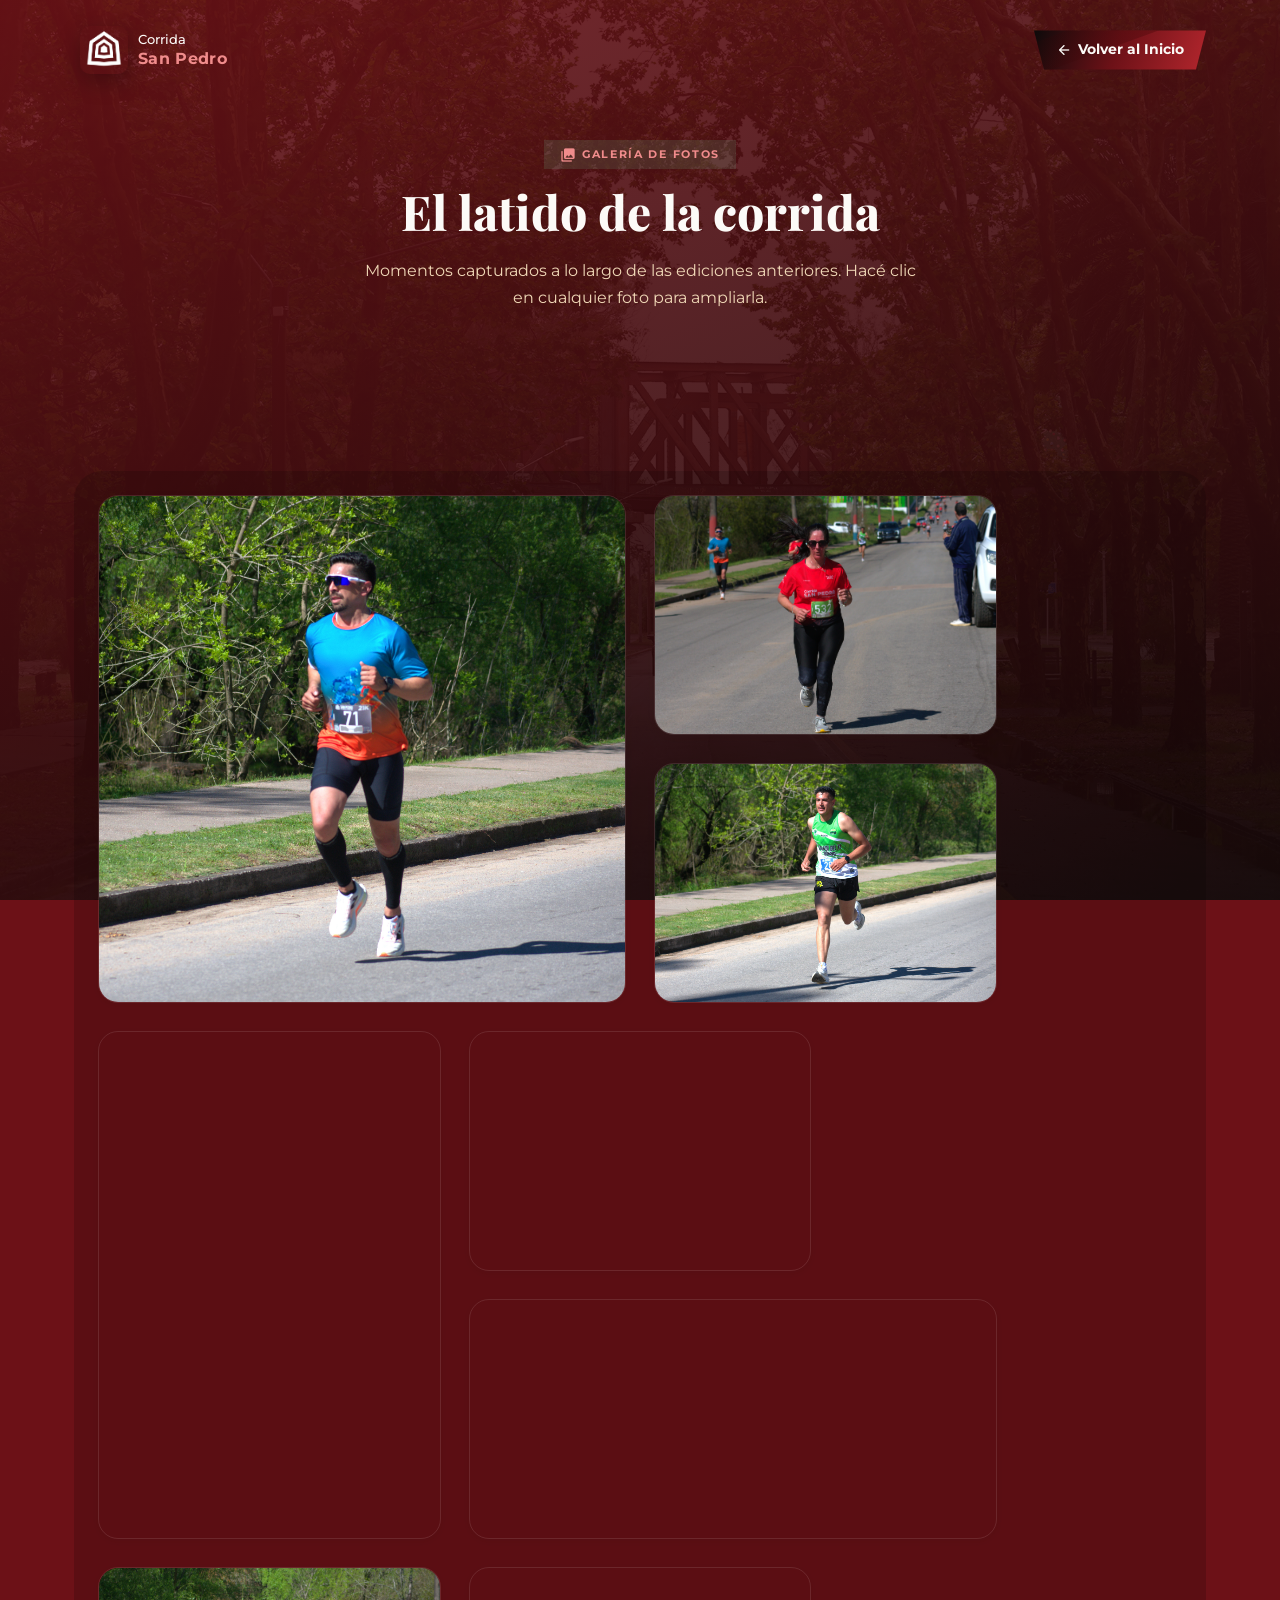
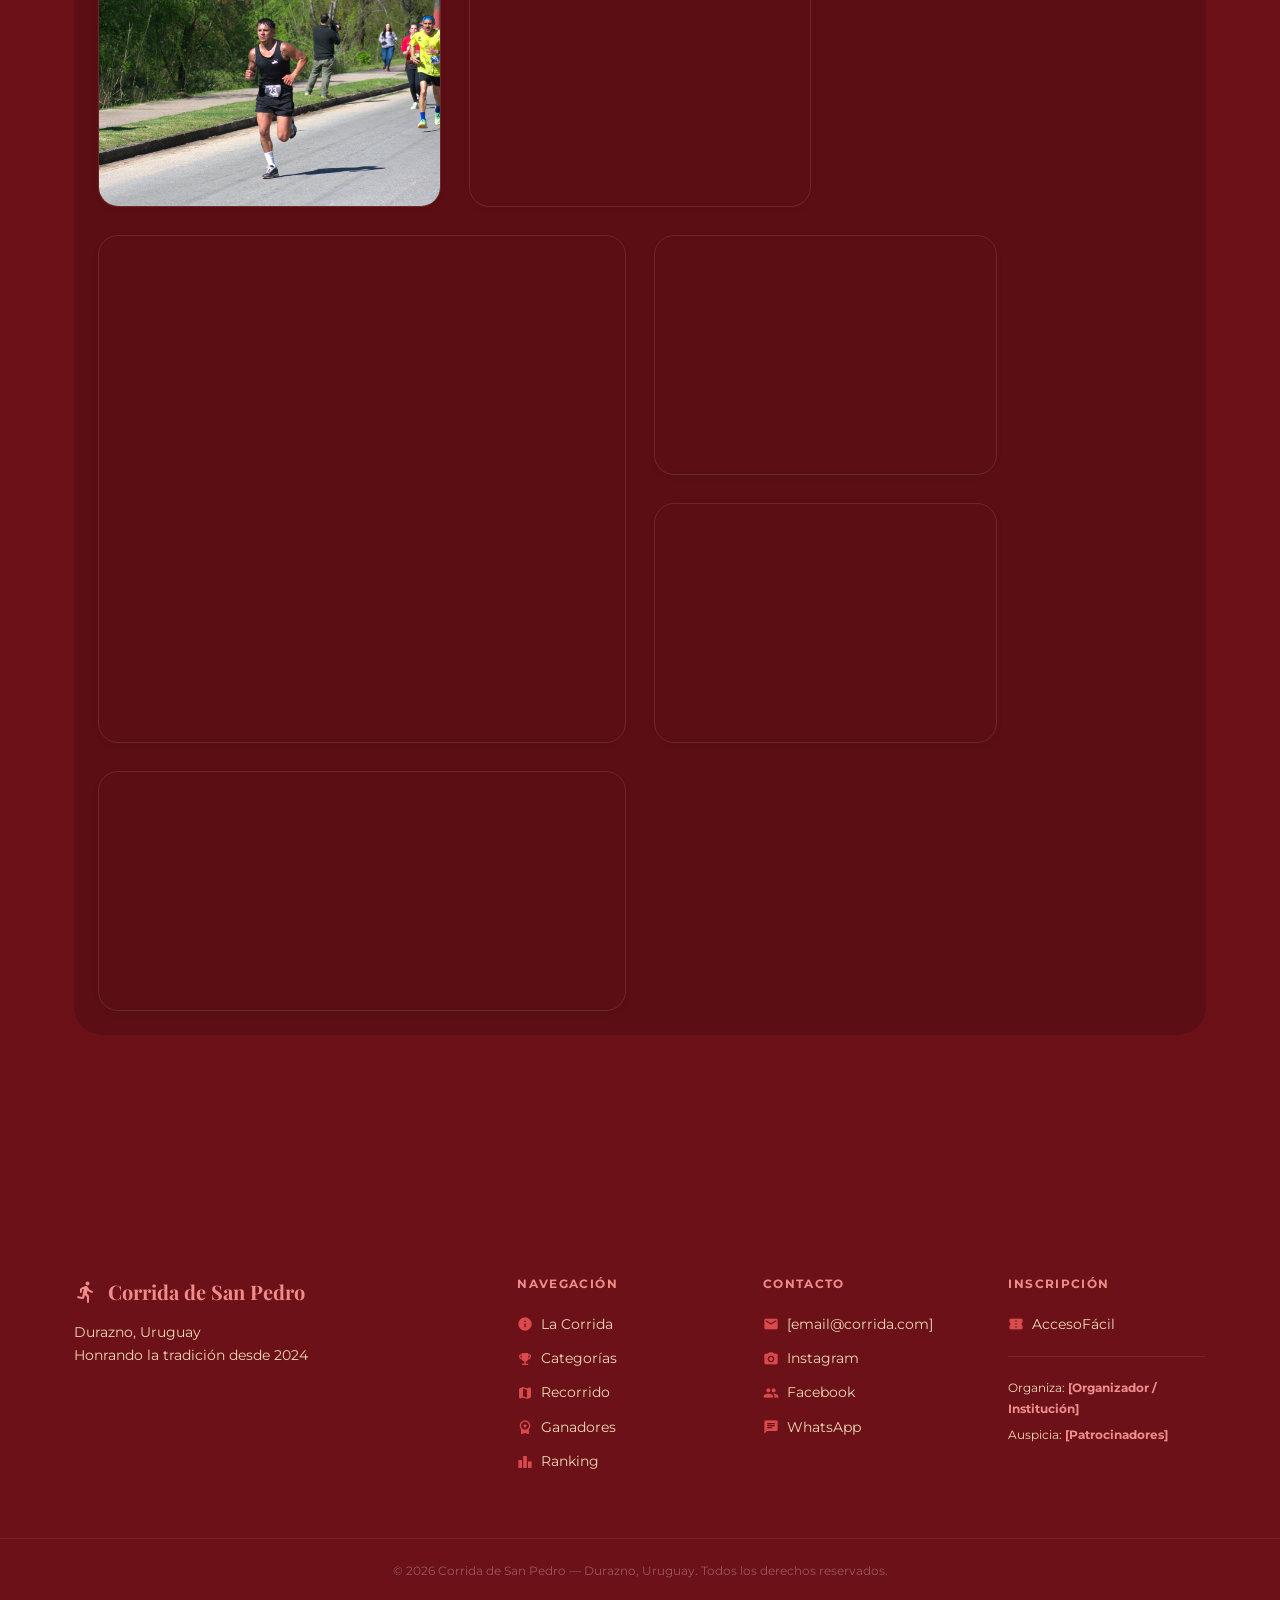
==== galeria.html @ 5e657d99 "csp" ====
<!DOCTYPE html>
<html lang="es">
<head>
  <meta charset="UTF-8" />
  <meta name="viewport" content="width=device-width, initial-scale=1.0" />
  <meta name="description" content="Galería de fotos de la Corrida de San Pedro — Durazno, Uruguay. Reviví los mejores momentos en nuestro Bento Grid." />
  <meta name="robots" content="index, follow" />
  <title>Galería de Fotos — Corrida de San Pedro</title>
    <link rel="icon" type="image/jpeg" href="assets/logo.png" />

  <!-- Google Fonts -->
  <link rel="preconnect" href="https://fonts.googleapis.com" />
  <link rel="preconnect" href="https://fonts.gstatic.com" crossorigin />
  <link href="https://fonts.googleapis.com/css2?family=Playfair+Display:ital,wght@0,600;0,800;1,600&family=Montserrat:wght@300;400;500;600;700&display=swap" rel="stylesheet" />

  <!-- Material Icons -->
  <link href="https://fonts.googleapis.com/icon?family=Material+Icons+Round" rel="stylesheet" />

  <link rel="stylesheet" href="style.css" />
</head>
<body class="section-dark">

  <!-- Fondo fijo (funciona igual en Android, iPhone y desktop) -->
  <div class="page-bg-fixed" aria-hidden="true"></div>


  <!-- ═══════════════════════════════════════ NAVBAR ═══ -->
  <nav class="navbar scrolled" id="navbar">
    <div class="nav-container">
      <a href="#hero" class="nav-logo" aria-label="Inicio">
        <img src="assets/logo.png" alt="Trillo Eventos" loading="lazy" decoding="async" />
        <span class="nav-logo-text">Corrida<br><strong>San Pedro</strong></span>
      </a>
      <a href="index.html" class="nav-cta" id="navBackHome">
        <span class="material-icons-round">arrow_back</span>
        <span>Volver al Inicio</span>
      </a>
    </div>
  </nav>

  <!-- ═══════════════════════════════════════ HEADER ═══ -->
  <header style="padding: 140px 24px 40px; text-align: center;">
    <div class="container">
      <span class="section-tag">
        <span class="material-icons-round">photo_library</span>
        Galería de Fotos
      </span>
      <h1 class="section-title">El latido de la corrida</h1>
      <p class="section-subtitle">Momentos capturados a lo largo de las ediciones anteriores. Hacé clic en cualquier foto para ampliarla.</p>
    </div>
  </header>

  <!-- ═══════════════════════════════════════ BENTO GRID FULL ═══ -->
  <main class="gallery-page-container">
    <!-- El grid se genera por JS desde el array GALLERY_IMAGES en app.js -->
    <!-- Cada imagen se carga solo cuando está por entrar en pantalla (IntersectionObserver) -->
    <div class="bento-full" id="bentoFull"></div>
  </main>

  <!-- ═══════════════════════════════════════ FOOTER ═══ -->
  <footer class="footer" id="footer" style="margin-top: 80px;">
    <div class="footer-container">
      <div class="footer-brand">
        <span class="footer-logo">
          <span class="material-icons-round">directions_run</span>
          Corrida de San Pedro
        </span>
        <p>Durazno, Uruguay<br>Honrando la tradición desde 2024</p>
      </div>
      <div class="footer-links">
        <h4>Navegación</h4>
        <ul>
          <li><a href="index.html#sobre"><span class="material-icons-round">info</span> La Corrida</a></li>
          <li><a href="index.html#categorias"><span class="material-icons-round">emoji_events</span> Categorías</a></li>
          <li><a href="index.html#recorrido"><span class="material-icons-round">map</span> Recorrido</a></li>
          <li><a href="index.html#ganadores"><span class="material-icons-round">workspace_premium</span> Ganadores</a></li>
          <li><a href="index.html#ranking"><span class="material-icons-round">leaderboard</span> Ranking</a></li>
        </ul>
      </div>
      <div class="footer-links">
        <h4>Contacto</h4>
        <ul>
          <li><a href="mailto:[email@corrida.com]" id="linkMail"><span class="material-icons-round">email</span> [email@corrida.com]</a></li>
          <li><a href="https://instagram.com" target="_blank" rel="noopener" id="linkIgFooter"><span class="material-icons-round">photo_camera</span> Instagram</a></li>
          <li><a href="https://facebook.com" target="_blank" rel="noopener" id="linkFbFooter"><span class="material-icons-round">group</span> Facebook</a></li>
          <li><a href="https://wa.me/598XXXXXXXX" target="_blank" rel="noopener" id="linkWa"><span class="material-icons-round">chat</span> WhatsApp</a></li>
        </ul>
      </div>
      <div class="footer-links">
        <h4>Inscripción</h4>
        <ul>
          <li><a href="https://accesofacil.com/CORRIDA-SAN-PEDRO-2026" target="_blank" rel="noopener" id="linkAfFooter"><span class="material-icons-round">confirmation_number</span> AccesoFácil</a></li>
        </ul>
        <div class="footer-organizers">
          <p>Organiza: <strong>[Organizador / Institución]</strong></p>
          <p>Auspicia: <strong>[Patrocinadores]</strong></p>
        </div>
      </div>
    </div>
    <div class="footer-bottom">
      <p>© 2026 Corrida de San Pedro — Durazno, Uruguay. Todos los derechos reservados.</p>
    </div>
  </footer>

  <script src="app.js"></script>
</body>
</html>
---- style.css ----
/* ═══════════════════════════════════════════════════════════════
   CORRIDA DE SAN PEDRO — style.css  v2
   Paleta: Roble + Verde Naturaleza
   Botones Trapecio (velocidad) · Material Icons · Bento Grid
═══════════════════════════════════════════════════════════════ */

/* ─── TOKENS ─────────────────────────────────────────────────── */
:root {
  --oak-dark:     #2C1A0E;
  --oak-mid:      #8A4A2A;
  --oak-light:    #D08A53;
  --oak-pale:     #F0D8B7;

  --nature-deep:  #6C1117;
  --nature-green: #B3262D;
  --nature-mid:   #D84A4D;
  --nature-light: #F08C8C;
  --nature-pale:  #FDECEC;

  --accent-warm:  #C96D3E;
  --accent-soft:  #F4B56E;

  --stone:        #F4EEE6;
  --stone-mid:    #E2D3BC;
  --white:        #FCFAF7;
  --text-dark:    #1A1208;
  --text-mid:     #4A3728;
  --text-light:   #7A6550;

  --strava:       #FC4C02;
  --male-color:   #3A7BD5;
  --female-color: #C2547A;

  --shadow-sm:    0 2px 8px rgba(43,26,14,0.12);
  --shadow-md:    0 6px 24px rgba(43,26,14,0.18);
  --shadow-lg:    0 16px 48px rgba(43,26,14,0.24);

  --radius-sm:    6px;
  --radius-md:    12px;
  --radius-lg:    20px;
  --radius-xl:    28px;

  --transition:      0.3s cubic-bezier(0.4,0,0.2,1);
  --transition-slow: 0.6s cubic-bezier(0.4,0,0.2,1);

  /* Trapezoid button skew angle */
  --trap-skew: -10deg;
}

/* ─── RESET & BASE ───────────────────────────────────────────── */
*, *::before, *::after { box-sizing: border-box; margin: 0; padding: 0; }
html { scroll-behavior: smooth; font-size: 16px; }
body {
  font-family: 'Montserrat', sans-serif;
  background: var(--white);
  color: var(--text-dark);
  line-height: 1.7;
  overflow-x: hidden;
}
body.menu-open {
  overflow: hidden;
  height: 100%;
}
img { max-width: 100%; height: auto; display: block; }
a   { color: inherit; text-decoration: none; }
ul  { list-style: none; }

/* Material Icons sizing helper */
.material-icons-round {
  font-size: inherit;
  vertical-align: middle;
  line-height: 1;
}

/* ─── SCROLLBAR ──────────────────────────────────────────────── */
::-webkit-scrollbar { width: 6px; }
::-webkit-scrollbar-track { background: var(--stone); }
::-webkit-scrollbar-thumb { background: var(--nature-green); border-radius: 4px; }

/* ─── UTILITIES ──────────────────────────────────────────────── */
.container { max-width: 1180px; margin: 0 auto; padding: 0 24px; }
.section { padding: 96px 0; }
.section-light { background: var(--white); }
.section-dark  { background: var(--nature-deep); color: var(--white); }
.section-oak   { background: linear-gradient(135deg, #140909 0%, #2f0d0f 55%, #140909 100%); color: var(--white); }

.section-header { text-align: center; margin-bottom: 64px; }

.section-tag {
  display: inline-flex;
  align-items: center;
  gap: 6px;
  font-size: 0.7rem;
  font-weight: 700;
  letter-spacing: 0.15em;
  text-transform: uppercase;
  color: var(--nature-mid);
  background: var(--nature-pale);
  padding: 5px 16px;
  border-radius: 0px;
  margin-bottom: 14px;
}
.section-tag .material-icons-round { font-size: 1rem; }

.section-dark .section-tag,
.section-oak  .section-tag {
  color: var(--nature-light);
  background: rgba(116,198,157,0.15);
}

.section-title {
  font-family: 'Playfair Display', serif;
  font-size: clamp(2rem, 4vw, 3rem);
  font-weight: 800;
  line-height: 1.2;
  color: var(--white);
  margin-bottom: 16px;
}
.section-dark .section-title,
.section-oak  .section-title { color: var(--white); }

.section-subtitle {
  font-size: 1rem;
  color: var(--text-light);
  max-width: 560px;
  margin: 0 auto;
}
.section-dark .section-subtitle,
.section-oak  .section-subtitle { color: var(--oak-pale); }

/* ─── SCROLL REVEAL ──────────────────────────────────────────── */
.reveal {
  opacity: 0;
  transform: translateY(28px);
  transition: opacity 0.65s ease, transform 0.65s ease;
}
.reveal.visible { opacity: 1; transform: translateY(0); }

/* ════════════════════════════════════════════════════════════════
   TRAPEZOID / SPEED BUTTONS
   clip-path gives true trapezoid; inner span counters the skew
   so text/icon stay upright.
════════════════════════════════════════════════════════════════ */
.btn-trap {
  display: inline-block;
  position: relative;
  border: none;
  cursor: pointer;
  font-family: 'Montserrat', sans-serif;
  font-weight: 700;
  letter-spacing: 0.04em;
  text-decoration: none;
  transition:
    filter var(--transition),
    transform var(--transition),
    box-shadow var(--transition);
  /* Trapezoid via clip-path — wider at top, narrower at bottom-left */
  clip-path: polygon(0% 0%, 100% 0%, calc(100% - 14px) 100%, 14px 100%);
}

.btn-trap .btn-inner {
  display: flex;
  align-items: center;
  justify-content: center;
  gap: 8px;
  width: 100%;
  height: 100%;
}

.btn-trap .btn-inner .material-icons-round {
  font-size: 1.1rem;
  transition: transform var(--transition);
}

.btn-trap:hover .btn-inner .material-icons-round { transform: translateX(3px); }

/* Speed line shimmer on hover */
.btn-trap::after {
  content: '';
  position: absolute;
  inset: 0;
  background: linear-gradient(105deg, transparent 40%, rgba(255,255,255,0.18) 50%, transparent 60%);
  transform: translateX(-100%);
  transition: transform 0.5s ease;
  clip-path: inherit;
}
.btn-trap:hover::after { transform: translateX(100%); }

/* ── Hero button ── */
.btn-trap--hero {
  background: linear-gradient(110deg, var(--nature-green) 0%, var(--nature-mid) 60%, var(--nature-light) 100%);
  color: var(--white);
  font-size: 1rem;
  padding: 16px 52px;
  box-shadow:
    0 6px 24px rgba(45,106,79,0.45),
    inset 0 1px 0 rgba(255,255,255,0.15);
  position: relative;
  overflow: hidden;
}
.btn-trap--hero::before {
  content: '';
  position: absolute;
  inset: -25% 55% 45% -18%;
  background: linear-gradient(135deg, rgba(8,6,6,0.4) 0%, rgba(94,8,13,0.62) 100%);
  transform: rotate(-25deg);
  border-radius: 26px;
  pointer-events: none;
  z-index: 0;
}
.btn-trap--hero:hover {
  filter: brightness(1.1);
  transform: translateY(-3px);
  box-shadow: 0 14px 40px rgba(45,106,79,0.55);
}
.btn-trap--hero .btn-inner { position: relative; z-index: 1; }

/* ── Card buttons ── */
.btn-trap--card {
  display: block;
  width: 100%;
  background: linear-gradient(110deg, var(--nature-deep) 0%, var(--nature-green) 100%);
  color: var(--white);
  font-size: 0.88rem;
  padding: 12px 28px;
  box-shadow:
    0 4px 14px rgba(27,67,50,0.35),
    inset 0 1px 0 rgba(255,255,255,0.1);
  margin-top: auto;
}
.btn-trap--card:hover {
  filter: brightness(1.12);
  transform: translateY(-2px);
  box-shadow: 0 8px 24px rgba(27,67,50,0.45);
}

/* ── Inscripción button ── */
.btn-trap--inscripcion {
  background: linear-gradient(110deg, var(--nature-green) 0%, var(--nature-deep) 100%);
  color: var(--white);
  font-size: 1.05rem;
  padding: 18px 56px;
  box-shadow:
    0 8px 32px rgba(107,76,42,0.5),
    inset 0 1px 0 rgba(255,255,255,0.18);
}
.btn-trap--inscripcion:hover {
  filter: brightness(1.1);
  transform: translateY(-3px);
  box-shadow: 0 16px 48px rgba(107,76,42,0.55);
}

/* ── Floating mobile button ── */
.btn-trap--floating {
  background: linear-gradient(110deg, var(--nature-deep) 0%, var(--nature-green) 60%, var(--nature-mid) 100%);
  color: var(--white);
  font-size: 0.9rem;
  padding: 13px 36px;
  box-shadow:
    0 8px 28px rgba(27,67,50,0.55),
    inset 0 1px 0 rgba(255,255,255,0.12);
  width: 100%;
}
.btn-trap--floating:hover {
  filter: brightness(1.1);
}

/* ── Navbar CTA ── */
.nav-cta {
  display: inline-flex;
  align-items: center;
  gap: 6px;
  font-size: 0.85rem;
  font-weight: 700;
  color: var(--white);
  background: linear-gradient(110deg, #0d0a0a 0%, var(--nature-deep) 48%, var(--nature-green) 100%);
  padding: 8px 22px;
  clip-path: polygon(0% 0%, 100% 0%, calc(100% - 10px) 100%, 10px 100%);
  transition: filter var(--transition), transform var(--transition), box-shadow var(--transition);
  margin-left: 8px;
  box-shadow: 0 10px 24px rgba(0,0,0,0.35);
  position: relative;
  overflow: hidden;
}
.nav-cta::before {
  content: '';
  position: absolute;
  inset: -35% -8% 55% -22%;
  background: linear-gradient(135deg, rgba(8,6,6,0.24) 0%, rgba(96,10,14,0.56) 100%);
  transform: rotate(-20deg);
  border-radius: 22px;
  pointer-events: none;
  z-index: 0;
}
.nav-cta:hover { filter: brightness(1.12); transform: translateY(-1px); box-shadow: 0 14px 30px rgba(0,0,0,0.42); }
.nav-cta .material-icons-round { font-size: 1rem; }
.nav-cta > * { position: relative; z-index: 1; }

/* ─── FLOATING MOBILE CTA ─────────────────────────────────────── */
.floating-cta {
  display: none;
  position: fixed;
  bottom: 0;
  left: 0; right: 0;
  z-index: 900;
  padding: 12px 20px 20px;
  background: linear-gradient(to top, rgba(8,7,7,0.98) 0%, rgba(76,14,17,0.92) 100%);
  backdrop-filter: blur(10px);
  border-top: 1px solid rgba(240,140,140,0.24);
  transform: translateY(100%);
  transition: transform 0.4s cubic-bezier(0.4,0,0.2,1);
}
.floating-cta.visible { transform: translateY(0); }

/* ─── NAVBAR ─────────────────────────────────────────────────── */
.navbar {
  position: fixed;
  top: 0; left: 0; right: 0;
  z-index: 1300;
  transition: background var(--transition), box-shadow var(--transition);
  background: transparent;
}
.navbar.scrolled {
  background: linear-gradient(135deg, rgba(10,8,8,0.98) 0%, rgba(72,12,15,0.96) 100%);
  backdrop-filter: blur(14px);
  box-shadow: 0 10px 35px rgba(0,0,0,0.42);
}
.nav-container {
  max-width: 1180px;
  margin: 0 auto;
  padding: 20px 24px;
  display: flex;
  align-items: center;
  justify-content: space-between;
  gap: 24px;
  transition: padding var(--transition);
}
.navbar.scrolled .nav-container { padding: 14px 24px; }

.nav-logo {
  display: inline-flex;
  align-items: center;
  gap: 10px;
  color: var(--white);
  font-size: 0.82rem;
  line-height: 1.3;
  font-weight: 500;
  padding: 6px 10px 6px 6px;
  border-radius: 999px;
}
.nav-logo img {
  width: 48px;
  height: 48px;
  object-fit: contain;
  border-radius: 10px;
  box-shadow: 0 8px 22px rgba(0,0,0,0.28);
}
.nav-logo strong {
  font-weight: 700;
  display: block;
  font-size: 0.98rem;
  color: var(--nature-light);
  letter-spacing: 0.02em;
}
.nav-logo-text {
  display: flex;
  flex-direction: column;
  gap: 1px;
}

.nav-links {
  display: flex;
  align-items: center;
  gap: 4px;
}
.nav-links-list {
  display: flex;
  align-items: center;
  gap: 4px;
  list-style: none;
}

.nav-link {
  color: rgba(255,255,255,0.84);
  font-size: 0.85rem;
  font-weight: 500;
  padding: 7px 12px;
  border-radius: var(--radius-sm);
  transition: color var(--transition), background var(--transition), box-shadow var(--transition);
}
.nav-link:hover { color: var(--white); background: rgba(240,140,140,0.14); box-shadow: inset 0 0 0 1px rgba(240,140,140,0.18); }

.nav-toggle {
  display: none;
  flex-direction: column;
  gap: 5px;
  background: none;
  border: none;
  cursor: pointer;
  padding: 4px;
  position: relative;
  z-index: 1300;
  touch-action: manipulation;
}
.nav-toggle span {
  display: block;
  width: 24px;
  height: 2px;
  background: var(--white);
  border-radius: 2px;
  transition: var(--transition);
}
.nav-toggle.open span:nth-child(1) { transform: translateY(7px) rotate(45deg); }
.nav-toggle.open span:nth-child(2) { opacity: 0; }
.nav-toggle.open span:nth-child(3) { transform: translateY(-7px) rotate(-45deg); }

.nav-close {
  display: none;
  position: absolute;
  top: 24px;
  right: 24px;
  border: none;
  background: rgba(240,140,140,0.16);
  color: var(--white);
  width: 42px;
  height: 42px;
  border-radius: 50%;
  cursor: pointer;
  align-items: center;
  justify-content: center;
  z-index: 1;
  box-shadow: inset 0 0 0 1px rgba(240,140,140,0.2);
}
.nav-close:hover { background: rgba(240,140,140,0.24); }

.nav-backdrop {
  position: fixed;
  inset: 0;
  background: rgba(12, 12, 12, 0.5);
  opacity: 0;
  pointer-events: none;
  transition: opacity var(--transition);
  z-index: 1200;
}
.nav-backdrop.visible {
  opacity: 1;
  pointer-events: auto;
}

/* ─── HERO ───────────────────────────────────────────────────── */
.hero {
  position: relative;
  min-height: 100svh;
  display: flex;
  align-items: center;
  justify-content: center;
  overflow: hidden;
}

/* New York filter: warm, slightly faded, high contrast */
.hero-bg {
  position: absolute;
  inset: -2%;
  background-size: cover;
  
  background-repeat: no-repeat;
  transform: scale(1.04);
  animation: heroZoom 22s ease-in-out infinite alternate;
  filter: sepia(0.16) contrast(1.08) brightness(0.76) saturate(0.86) hue-rotate(-4deg);
}
@keyframes heroZoom {
  from { transform: scale(1.03); }
  to   { transform: scale(1.1); }
}

.hero-overlay {
  position: absolute;
  inset: 0;
  background:
    linear-gradient(160deg, rgba(255, 255, 255, 0.219) 0%, rgba(37, 6, 8, 0.767) 48%, rgba(255, 255, 255, 0) 100%),
    radial-gradient(circle at top center, rgba(255,255,255,0.12), transparent 55%);
}

.hero-content {
  position: relative;
  z-index: 2;
  text-align: center;
  color: var(--white);
  width: min(100%, 860px);
  padding: clamp(150px, 18vh, 240px) 24px clamp(96px, 10vh, 140px);
  padding-bottom: 14%;
}

.fade-in-hero { animation: fadeInUp 1.1s ease forwards; }
@keyframes fadeInUp {
  from { opacity: 0; transform: translateY(36px); }
  to   { opacity: 1; transform: translateY(0); }
}

.hero-badge {
  display: inline-flex;
  align-items: center;
  gap: 8px;
  font-size: 0.72rem;
  font-weight: 700;
  letter-spacing: 0.14em;
  text-transform: uppercase;
  color: var(--nature-light);
  border: 1px solid rgba(240,140,140,0.36);
  padding: 7px 20px;
  border-radius: 50px;
  margin-bottom: 24px;
  backdrop-filter: blur(8px);
  background: rgba(10,8,8,0.3);
  box-shadow: inset 0 1px 0 rgba(255,255,255,0.06);
  position: relative;
  overflow: hidden;
}
.hero-badge::before {
  content: '';
  position: absolute;
  top: -12px;
  left: -10px;
  width: 46px;
  height: 46px;
  background: linear-gradient(135deg, rgba(8,6,6,0.5) 0%, rgba(102,10,14,0.7) 100%);
  clip-path: polygon(0 0, 100% 0, 60% 100%, 0 100%);
  pointer-events: none;
  z-index: 0;
}
.hero-badge > * { position: relative; z-index: 1; }
.hero-badge .material-icons-round { font-size: 1rem; }

.hero-title {
  font-family: 'Playfair Display', serif;
  font-size: clamp(3rem, 8vw, 5.8rem);
  font-weight: 800;
  line-height: 1.06;
  margin-bottom: 14px;
  text-shadow: 0 2px 24px rgba(0,0,0,0.45);
}
.hero-title em { font-style: italic; color: var(--nature-light); }

.hero-subtitle {
  display: flex;
  align-items: center;
  justify-content: center;
  gap: 6px;
  font-size: 1.05rem;
  font-weight: 500;
  letter-spacing: 0.08em;
  color: var(--oak-pale);
  margin-bottom: 10px;
}
.hero-subtitle .material-icons-round { font-size: 1.1rem; color: var(--nature-light); }

.hero-date {
  display: flex;
  align-items: center;
  justify-content: center;
  gap: 8px;
  font-size: 0.88rem;
  color: rgba(255,255,255,0.68);
  margin-bottom: 28px;
  flex-wrap: wrap;
}
.hero-date .material-icons-round { font-size: 1rem; color: var(--oak-light); }

.hero-distances {
  display: flex;
  justify-content: center;
  gap: 12px;
  margin-bottom: 40px;
}
.dist-pill {
  font-size: 0.88rem;
  font-weight: 700;
  padding: 7px 22px;
  border-radius: 50px;
  background: rgba(255,255,255,0.1);
  border: 1px solid rgba(255,255,255,0.25);
  backdrop-filter: blur(8px);
  letter-spacing: 0.06em;
}
.dist-pill.featured {
  background: rgba(116,198,157,0.25);
  border-color: var(--nature-light);
  color: var(--nature-light);
}

/* ─── COUNTDOWN ─────────────────────────────────────────────── */
.countdown {
  display: flex;
  align-items: center;
  justify-content: center;
  gap: 8px;
  margin-bottom: 44px;
}
.countdown-item {
  display: flex;
  flex-direction: column;
  align-items: center;
  min-width: 74px;
  background: rgba(255,255,255,0.1);
  backdrop-filter: blur(12px);
  border: 1px solid rgba(255,255,255,0.18);
  /* Slight trapezoid on countdown boxes too */
  clip-path: polygon(8px 0%, 100% 0%, calc(100% - 8px) 100%, 0% 100%);
  padding: 14px 8px 10px;
}
.countdown-item span {
  font-family: 'Playfair Display', serif;
  font-size: 2.2rem;
  font-weight: 800;
  color: var(--white);
  line-height: 1;
}
.countdown-item label {
  font-size: 0.6rem;
  letter-spacing: 0.14em;
  text-transform: uppercase;
  color: var(--nature-light);
  margin-top: 5px;
  font-weight: 700;
}
.countdown-sep {
  font-family: 'Playfair Display', serif;
  font-size: 2.2rem;
  color: rgba(255,255,255,0.35);
  margin-top: -12px;
}

.hero-scroll-indicator {
  position: absolute;
  bottom: 32px;
  left: 50%;
  transform: translateX(-50%);
  z-index: 2;
  color: rgba(255,255,255,0.55);
  animation: bounce 2s ease-in-out infinite;
}
.hero-scroll-indicator .material-icons-round { font-size: 2.2rem; }
@keyframes bounce {
  0%,100% { transform: translateX(-50%) translateY(0); }
  50%      { transform: translateX(-50%) translateY(7px); }
}
#ganadores {
  background: linear-gradient(135deg, rgba(87, 0, 0, 0.98) 0%, rgba(72,12,15,0.96) 100%);
}
.tradicion {
  color: var(--nature-deep);
}
.remera {
  color: var(--nature-deep);
}
.recorrido {
  color: var(--nature-deep);
}
/* ─── REMERA / ORGANIZADOR ─────────────────────────────────── */
.remera-grid {
  display: grid;
  grid-template-columns: 1.1fr 0.9fr;
  gap: 32px;
  align-items: center;
}
.remera-card {
  background: linear-gradient(135deg, rgba(255,255,255,0.96), rgba(234,244,232,0.92));
  border: 1px solid rgba(46,108,77,0.16);
  box-shadow: var(--shadow-sm);
  border-radius: 0;
  padding: 28px;
}
.remera-card img {
  width: 100%;
  border-radius: 0;
  object-fit: cover;
  box-shadow: var(--shadow-sm);
}
.remera-badge {
  display: inline-flex;
  align-items: center;
  gap: 8px;
  padding: 8px 14px;
  border-radius: 999px;
  background: rgba(201,109,62,0.14);
  color: var(--accent-warm);
  font-weight: 700;
  font-size: 0.78rem;
  letter-spacing: 0.12em;
  text-transform: uppercase;
  margin-bottom: 16px;
}
.remera-card h3 {
  font-family: 'Playfair Display', serif;
  font-size: 1.8rem;
  color: var(--oak-dark);
  margin-bottom: 12px;
}
.remera-card p {
  color: var(--text-mid);
  margin-bottom: 12px;
}
.remera-list {
  list-style: none;
  display: flex;
  flex-direction: column;
  gap: 8px;
  margin: 16px 0 20px;
}
.remera-list li {
  display: flex;
  align-items: center;
  gap: 8px;
  color: var(--text-mid);
}
.organizer-card {
  display: flex;
  align-items: center;
  gap: 16px;
  padding: 16px;
  border-radius: 0;
  background: rgba(22,71,58,0.06);
  border: 1px solid rgba(22,71,58,0.1);
}
.organizer-card img {
  width: 86px;
  height: 86px;
  object-fit: contain;
  border-radius: 0;
  background: var(--white);
  padding: 8px;
}
.organizer-card h4 {
  font-size: 1rem;
  color: var(--nature-deep);
  margin-bottom: 3px;
}
.organizer-card p {
  margin: 0;
  color: var(--text-mid);
}

/* ─── BENTO GRID ─────────────────────────────────────────────── */
.bento-section { background-color: rgb(94, 0, 0); padding: 0; }

.bento-grid {
  display: grid;
  grid-template-columns: repeat(12, 1fr);
  grid-template-rows: 280px 280px;
  gap: 4px;
}

.bento-item {
  position: relative;
  overflow: hidden;
  cursor: pointer;
}
.bento-item img {
  width: 100%;
  height: 100%;
  object-fit: cover;
  transition: transform 0.7s cubic-bezier(0.4,0,0.2,1), filter 0.4s ease;
  filter: brightness(0.88) saturate(0.9);
}
.bento-item:hover img { transform: scale(1.07); filter: brightness(1) saturate(1.05); }

.bento-item .bento-label {
  position: absolute;
  bottom: 0; left: 0; right: 0;
  background: linear-gradient(to top, rgba(27,67,50,0.85) 0%, transparent 100%);
  color: var(--white);
  font-size: 0.78rem;
  font-weight: 600;
  letter-spacing: 0.08em;
  text-transform: uppercase;
  padding: 20px 16px 12px;
  transform: translateY(100%);
  transition: transform var(--transition-slow);
}
.bento-item:hover .bento-label { transform: translateY(0); }

/* Bento layout assignments */
.bento-wide       { grid-column: 1 / 8; grid-row: 1; }
.bento-tall       { grid-column: 8 / 10; grid-row: 1 / 3; }
.bento-item:nth-child(3) { grid-column: 10 / 13; grid-row: 1; }
.bento-item:nth-child(4) { grid-column: 1 / 5; grid-row: 2; }
.bento-wide-bottom { grid-column: 5 / 8; grid-row: 2; }

/* Mobile Carousel */
.carousel-wrap {
  display: none;
  position: relative;
  overflow: hidden;
  touch-action: pan-y;
  padding: 12px 0 58px;
}
.carousel-track {
  display: flex;
  transition: transform 0.45s cubic-bezier(0.4,0,0.2,1);
  will-change: transform;
  gap: 12px;
  padding: 0 12px;
}
.carousel-slide {
  flex: 0 0 100%;
  position: relative;
  aspect-ratio: 16 / 9;
  border-radius: 18px;
  overflow: hidden;
  box-shadow: 0 16px 40px rgba(0,0,0,0.24);
}
.carousel-slide img { width: 100%; height: 100%; object-fit: cover; }
.carousel-slide span {
  position: absolute;
  bottom: 12px; left: 12px; right: 12px;
  color: var(--white);
  font-size: 0.74rem;
  font-weight: 700;
  text-shadow: 0 1px 6px rgba(0,0,0,0.6);
  text-transform: uppercase;
  letter-spacing: 0.06em;
  background: rgba(0,0,0,0.34);
  padding: 8px 10px;
  border-radius: 999px;
  display: inline-block;
  width: fit-content;
}
.carousel-cta-wrap {
  display: flex;
  justify-content: center;
  margin-top: 12px;
}
.carousel-cta {
  display: inline-flex;
  align-items: center;
  gap: 6px;
  background: linear-gradient(110deg, var(--nature-green) 0%, var(--nature-mid) 100%);
  color: var(--white);
  padding: 10px 16px;
  border-radius: 999px;
  font-size: 0.8rem;
  font-weight: 700;
  letter-spacing: 0.04em;
  box-shadow: 0 10px 24px rgba(0,0,0,0.2);
}
.carousel-btn {
  position: absolute;
  top: 50%; transform: translateY(-50%);
  background: rgba(27,67,50,0.7);
  border: none;
  color: var(--white);
  width: 40px; height: 40px;
  border-radius: 50%;
  cursor: pointer;
  display: flex;
  align-items: center;
  justify-content: center;
  backdrop-filter: blur(6px);
  transition: background var(--transition);
  z-index: 10;
}
.carousel-btn:hover { background: var(--nature-green); }
.carousel-prev { left: 12px; }
.carousel-next { right: 12px; }
.carousel-dots {
  position: absolute;
  bottom: 18px; left: 50%;
  transform: translateX(-50%);
  display: flex; gap: 6px;
}
.carousel-dot {
  width: 6px; height: 6px;
  border-radius: 50%;
  background: rgba(255,255,255,0.45);
  cursor: pointer;
  transition: background var(--transition), transform var(--transition);
}
.carousel-dot.active { background: var(--white); transform: scale(1.3); }

/* ─── ABOUT ──────────────────────────────────────────────────── */
.about-grid {
  display: grid;
  grid-template-columns: 1fr;
  gap: 48px;
  align-items: center;
}
.about-text p { margin-bottom: 16px; font-size: 1rem; color: var(--text-mid); }
.about-text strong { color: var(--nature-green); }

.about-stats {
  display: grid;
  grid-template-columns: repeat(4, 1fr);
  gap: 14px;
  margin-top: 40px;
}
.stat-item {
  background: var(--stone);
  border-radius: 0;
  clip-path: polygon(8px 0%, 100% 0%, calc(100% - 8px) 100%, 0% 100%);
  padding: 22px 12px 16px;
  text-align: center;
  border-bottom: 3px solid var(--nature-green);
  transition: transform var(--transition), box-shadow var(--transition);
}
.stat-item:hover { transform: translateY(-4px); box-shadow: var(--shadow-md); }
.stat-icon { font-size: 1.4rem !important; color: var(--nature-mid); margin-bottom: 6px; display: block; }
.stat-number {
  display: block;
  font-family: 'Playfair Display', serif;
  font-size: 1.9rem;
  font-weight: 800;
  color: var(--nature-deep);
  line-height: 1;
}
.stat-label {
  display: block;
  font-size: 0.68rem;
  font-weight: 700;
  letter-spacing: 0.1em;
  text-transform: uppercase;
  color: var(--text-light);
  margin-top: 4px;
}
/* ─── CATEGORIES ─────────────────────────────────────────────── */
/* Imagen de fondo + overlay oscuro para mantener contraste con las cards.
   Reemplazá la ruta por tu imagen real en assets/. */
#categorias {
  position: relative;
  background-image:
    linear-gradient(160deg, rgba(108,17,23,0.90) 0%, rgba(20,8,9,0.92) 100%),
    url('assets/categorias-bg.jpg');
  background-size: cover;
  background-position: center;
  background-repeat: no-repeat;
  background-attachment: scroll; /* usar "fixed" da efecto parallax pero es más pesado en mobile */
}
.categories-grid {
  display: grid;
  grid-template-columns: repeat(3, 1fr);
  gap: 24px;
  margin-bottom: 64px;
}
.category-card {
  background: rgba(255,255,255,0.04);
  background-image: linear-gradient(90deg, rgba(255,255,255,0.035) 1px, transparent 1px), linear-gradient(0deg, rgba(255,255,255,0.035) 1px, transparent 1px);
  background-size: 24px 24px;
  border: 1px solid rgba(255,255,255,0.09);
  border-radius: 0;
  padding: 36px 26px 28px;
  text-align: center;
  position: relative;
  overflow: hidden;
  display: flex;
  flex-direction: column;
  transition: transform var(--transition), box-shadow var(--transition);
  backdrop-filter: blur(4px);
  box-shadow: inset 0 1px 0 rgba(255,255,255,0.04);
}
.category-card::before {
  content: '';
  position: absolute;
  inset: auto -22px -24px auto;
  width: 108px;
  height: 108px;
  background: linear-gradient(145deg, rgba(8,6,6,0.32) 0%, rgba(96,10,14,0.72) 100%);
  clip-path: polygon(100% 0, 100% 100%, 0 100%, 28% 52%, 0 0);
  pointer-events: none;
  z-index: 0;
}
.category-card::after {
  content: '';
  position: absolute;
  inset: 18px auto auto 18px;
  width: 74px;
  height: 74px;
  background: linear-gradient(135deg, rgba(8,6,6,0.28) 0%, rgba(76,12,15,0.62) 100%);
  clip-path: polygon(0 0, 100% 0, 60% 100%, 0 100%);
  opacity: 0.9;
  pointer-events: none;
  z-index: 0;
}
.category-card:hover { transform: translateY(-7px); box-shadow: 0 24px 60px rgba(0,0,0,0.28); }
.category-card--featured {
  background: linear-gradient(160deg, rgba(116,198,157,0.13) 0%, rgba(64,145,108,0.06) 100%);
  border-color: rgba(116,198,157,0.4);
  transform: scale(1.03);
}
.category-card--featured:hover { transform: scale(1.03) translateY(-7px); }

.featured-badge {
  position: absolute;
  top: 0px;
  left: 50%;
  transform: translateX(-50%);
  z-index: 2;
  background: linear-gradient(110deg, var(--nature-green), var(--nature-mid));
  color: var(--white);
  font-size: 0.72rem;
  font-weight: 700;
  padding: 8px 18px;
  display: inline-flex;
  align-items: center;
  justify-content: center;
  gap: 6px;
  border-radius: 999px;
  white-space: nowrap;
  letter-spacing: 0.06em;
  line-height: 1.2;
  min-height: 32px;
  box-shadow: 0 8px 20px rgba(0,0,0,0.18);
}
.featured-badge .material-icons-round { font-size: 0.9rem; }

.card-header { display: flex; align-items: center; justify-content: center; gap: 12px; margin-bottom: 8px; }
.card-distance {
  font-family: 'Playfair Display', serif;
  font-size: 3rem;
  font-weight: 800;
  color: var(--nature-light);
  line-height: 1;
}
.card-label {
  font-size: 0.68rem;
  font-weight: 700;
  text-transform: uppercase;
  letter-spacing: 0.1em;
  color: var(--oak-pale);
  background: rgba(255,255,255,0.08);
  padding: 4px 10px;
  border-radius: 20px;
}
.card-icon { font-size: 2.2rem !important; color: var(--nature-light); margin-bottom: 10px; }
.category-card h3 { font-family: 'Playfair Display', serif; font-size: 1.05rem; color: var(--white); margin-bottom: 10px; }
.card-desc { font-size: 0.86rem; color: var(--oak-pale); line-height: 1.6; margin-bottom: 22px; flex: 1; }

.card-prices { display: flex; flex-direction: column; gap: 8px; margin-bottom: 18px; }
.price-option {
  display: flex;
  align-items: center;
  gap: 10px;
  background: rgba(255,255,255,0.05);
  padding: 9px 12px;
  border-radius: var(--radius-sm);
  text-align: left;
}
.price-option .material-icons-round { font-size: 1.1rem; color: var(--nature-light); }
.price-label { flex: 1; font-size: 0.8rem; color: var(--oak-pale); }
.price-amount { font-size: 0.9rem; font-weight: 700; color: var(--nature-light); }

.franja-tabs {
  display: grid;
  grid-template-columns: repeat(3, minmax(0, 1fr));
  gap: 8px;
  margin-bottom: 14px;
}
.franja-tab {
  border: 1px solid rgba(255,255,255,0.14);
  background: rgba(255,255,255,0.06);
  color: rgba(255,255,255,0.75);
  font-size: 0.72rem;
  font-weight: 700;
  letter-spacing: 0.08em;
  text-transform: uppercase;
  padding: 8px 6px;
  cursor: pointer;
  transition: all var(--transition);
}
.franja-tab:hover { background: rgba(255,255,255,0.12); color: var(--white); }
.franja-tab--active {
  background: var(--nature-green);
  border-color: var(--nature-green);
  color: var(--white);
  box-shadow: 0 8px 20px rgba(0,0,0,0.18);
}
.franja-panel {
  background: rgba(0,0,0,0.16);
  border: 1px solid rgba(255,255,255,0.1);
  padding: 16px;
  text-align: left;
  margin-bottom: 18px;
}
.franja-panel-head {
  display: flex;
  flex-wrap: wrap;
  align-items: center;
  gap: 8px;
  margin-bottom: 10px;
}
.franja-badge {
  display: inline-flex;
  align-items: center;
  gap: 4px;
  background: rgba(201,109,62,0.16);
  color: var(--accent-warm);
  font-size: 0.68rem;
  font-weight: 700;
  padding: 5px 9px;
  letter-spacing: 0.08em;
  text-transform: uppercase;
}
.franja-title {
  color: var(--white);
  font-weight: 700;
  font-size: 0.92rem;
}
.franja-date {
  color: rgba(255,255,255,0.7);
  font-size: 0.8rem;
}
.franja-note {
  margin-top: 10px;
  font-size: 0.76rem;
  line-height: 1.5;
  color: rgba(255,255,255,0.65);
}

/* ─── INSCRIPTION CTA ────────────────────────────────────────── */
.inscription-cta { text-align: center; }
.inscription-box {
  display: inline-block;
  background: linear-gradient(135deg, rgba(116,198,157,0.1), rgba(64,145,108,0.04));
  border: 1px solid rgba(116,198,157,0.25);
  border-radius: var(--radius-xl);
  padding: 52px 60px;
  max-width: 620px;
}
.inscripcion-icon { font-size: 3rem !important; color: var(--nature-light); margin-bottom: 14px; display: block; }
.inscription-box h3 { font-family: 'Playfair Display', serif; font-size: 1.9rem; color: var(--white); margin-bottom: 10px; }
.inscription-box p { color: var(--oak-pale); font-size: 0.95rem; margin-bottom: 28px; }
.cta-note {
  display: flex;
  align-items: center;
  justify-content: center;
  gap: 6px;
  margin-top: 14px;
  font-size: 0.74rem !important;
  color: rgba(255,255,255,0.38) !important;
  margin-bottom: 0 !important;
}
.cta-note .material-icons-round { font-size: 0.9rem; }

/* ─── ROUTE ──────────────────────────────────────────────────── */
.route-grid { display: grid; grid-template-columns: 3fr 2fr; gap: 56px; align-items: start; }
.route-image img { width: 100%; border-radius: var(--radius-xl); box-shadow: var(--shadow-lg); }
.route-image-caption {
  display: flex; align-items: center; gap: 5px;
  text-align: center; justify-content: center;
  font-size: 0.74rem; color: var(--text-light); margin-top: 10px; font-style: italic;
}
.route-image-caption .material-icons-round { font-size: 0.9rem; }

.route-info { display: flex; flex-direction: column; gap: 16px; }
.route-detail-card {
  display: flex;
  gap: 16px;
  align-items: flex-start;
  background: var(--stone);
  padding: 18px 20px;
  border-left: 4px solid var(--nature-green);
  border-radius: 0;
  clip-path: polygon(0% 0%, 100% 0%, calc(100% - 10px) 100%, 0% 100%);
  transition: transform var(--transition);
}
.route-detail-card:hover { transform: translateX(5px); }
.route-icon { font-size: 1.5rem !important; color: var(--nature-mid); flex-shrink: 0; }
.route-detail-card h4 { font-size: 0.8rem; font-weight: 700; color: var(--nature-deep); text-transform: uppercase; letter-spacing: 0.05em; margin-bottom: 4px; }
.route-detail-card p { font-size: 0.86rem; color: var(--text-mid); line-height: 1.6; }
.route-detail-card a { color: var(--nature-green); font-weight: 600; transition: color var(--transition); }
.route-detail-card a:hover { color: var(--nature-deep); }

/* ─── WINNERS ────────────────────────────────────────────────── */
.winners-img-banner {
    border-radius: var(--radius-xl);
    overflow: hidden;
    margin-top: 36px;
    margin-bottom: 48px;
    max-height: 300px;
    position: relative;
    z-index: 10;
    box-shadow: var(--shadow-lg);
}
.winners-img-banner img { width: 100%; height: 300px; object-fit: cover; filter: brightness(0.8); transition: transform var(--transition-slow);  object-position: center 20%; }
.winners-img-banner:hover img { transform: scale(1.03); }

.tabs-nav { display: flex; gap: 6px; margin-bottom: 32px; border-bottom: 2px solid rgba(255,255,255,0.08); }
.tab-btn {
  display: flex;
  align-items: center;
  gap: 7px;
  background: none;
  border: none;
  color: rgba(255,255,255,0.45);
  font-family: 'Montserrat', sans-serif;
  font-size: 0.88rem;
  font-weight: 600;
  padding: 12px 22px;
  cursor: pointer;
  border-bottom: 3px solid transparent;
  margin-bottom: -2px;
  transition: color var(--transition), border-color var(--transition);
}
.tab-btn .material-icons-round { font-size: 1.1rem; }
.tab-btn:hover { color: rgba(255,255,255,0.75); }
.tab-btn--active { color: var(--nature-light) !important; border-bottom-color: var(--nature-light); }

.tab-panel { display: none; }
.tab-panel--active { display: block; animation: fadeInUp 0.4s ease; }

.distance-tabs { display: flex; gap: 8px; margin-bottom: 24px; }
.dist-tab {
  background: rgba(255,255,255,0.06);
  border: 1px solid rgba(255,255,255,0.1);
  color: rgba(255,255,255,0.55);
  font-family: 'Montserrat', sans-serif;
  font-size: 0.8rem;
  font-weight: 700;
  padding: 7px 20px;
  clip-path: polygon(6px 0%, 100% 0%, calc(100% - 6px) 100%, 0% 100%);
  cursor: pointer;
  transition: all var(--transition);
}
.dist-tab:hover { background: rgba(255,255,255,0.11); color: var(--white); }
.dist-tab--active { background: var(--nature-green) !important; border-color: var(--nature-green) !important; color: var(--white) !important; }

.dist-table { display: none; }
.dist-table--active { display: block; animation: fadeInUp 0.3s ease; }

/* Gender split layout */
.gender-split { display: grid; grid-template-columns: 1fr 1fr; gap: 24px; }
.gender-header {
  display: flex;
  align-items: center;
  gap: 8px;
  font-size: 0.78rem;
  font-weight: 700;
  text-transform: uppercase;
  letter-spacing: 0.1em;
  color: var(--male-color);
  margin-bottom: 14px;
  padding-bottom: 8px;
  border-bottom: 2px solid var(--male-color);
}
.gender-header.female { color: var(--female-color); border-bottom-color: var(--female-color); }
.gender-header .material-icons-round { font-size: 1.1rem; }

.winners-table { width: 100%; border-collapse: collapse; }
.winners-table thead th {
  font-size: 0.7rem;
  font-weight: 700;
  text-transform: uppercase;
  letter-spacing: 0.08em;
  color: var(--nature-light);
  padding: 10px 12px;
  text-align: left;
  border-bottom: 1px solid rgba(255,255,255,0.07);
}
.winners-table tbody tr {
  border-bottom: 1px solid rgba(255,255,255,0.04);
  transition: background var(--transition);
}
.winners-table tbody tr:hover { background: rgba(255,255,255,0.03); }
.winners-table tbody td { padding: 13px 12px; font-size: 0.88rem; color: var(--oak-pale); }
.winners-table .gold td   { color: #F0D070; font-weight: 700; }
.winners-table .silver td { color: #C0C8D0; font-weight: 600; }
.winners-table .bronze td { color: #D4956A; font-weight: 600; }

/* ─── PRICING / INFO ─────────────────────────────────────────── */
.pricing-summary {
  margin: 28px 0 24px;
  padding: 24px;
  border-radius: 0;
  background: linear-gradient(135deg, rgba(255,255,255,0.08) 0%, rgba(0,0,0,0.1) 100%);
  border: 1px solid rgba(255,255,255,0.1);
  box-shadow: inset 0 1px 0 rgba(255,255,255,0.04);
}
.pricing-grid {
  display: grid;
  grid-template-columns: repeat(3, 1fr);
  gap: 16px;
}
.pricing-block {
  background: rgba(255,255,255,0.06);
  border: 1px solid rgba(255,255,255,0.1);
  border-radius: 0;
  padding: 18px 18px 20px;
}
.pricing-block h4 {
  font-size: 0.95rem;
  margin-bottom: 6px;
  color: var(--nature-light);
}
.pricing-block p {
  font-size: 0.84rem;
  margin-bottom: 10px;
  color: rgba(255,255,255,0.7);
}
.pricing-block ul { list-style: none; display: flex; flex-direction: column; gap: 8px; }
.pricing-block li {
  font-size: 0.9rem;
  color: var(--white);
}
.info-grid {
  display: grid;
  grid-template-columns: repeat(3, 1fr);
  gap: 20px;
}
.info-card {
  background: var(--white);
  border-radius: 0;
  padding: 24px;
  box-shadow: var(--shadow-md);
  border: 1px solid rgba(28,68,49,0.08);
}
.info-card .material-icons-round {
  font-size: 1.8rem;
  color: var(--nature-green);
  margin-bottom: 10px;
}
.info-card h3 {
  font-size: 1rem;
  margin-bottom: 8px;
  color: var(--nature-deep);
}
.info-card p {
  color: var(--text-mid);
  font-size: 0.92rem;
}

/* ─── FOOTER ─────────────────────────────────────────────────── */
.footer { background: var(--nature-deep); color: var(--white); padding: 80px 0 0; }
.footer-container {
  max-width: 1180px;
  margin: 0 auto;
  padding: 0 24px 64px;
  display: grid;
  grid-template-columns: 2fr 1fr 1fr 1fr;
  gap: 48px;
}
.footer-logo {
  display: flex;
  align-items: center;
  gap: 10px;
  font-family: 'Playfair Display', serif;
  font-size: 1.25rem;
  font-weight: 700;
  color: var(--nature-light);
  margin-bottom: 12px;
}
.footer-logo .material-icons-round { font-size: 1.5rem; }
.footer-brand p { color: var(--oak-pale); font-size: 0.86rem; line-height: 1.7; }

.footer-links h4 { font-size: 0.72rem; font-weight: 700; text-transform: uppercase; letter-spacing: 0.12em; color: var(--nature-light); margin-bottom: 18px; }
.footer-links ul { display: flex; flex-direction: column; gap: 11px; }
.footer-links a {
  display: flex;
  align-items: center;
  gap: 8px;
  color: var(--oak-pale);
  font-size: 0.86rem;
  transition: color var(--transition);
}
.footer-links a .material-icons-round { font-size: 1rem; color: var(--nature-mid); }
.footer-links a:hover { color: var(--nature-light); }

.footer-organizers { margin-top: 20px; padding-top: 20px; border-top: 1px solid rgba(255,255,255,0.07); }
.footer-organizers p { font-size: 0.78rem; color: var(--oak-pale); margin-bottom: 5px; }
.footer-organizers strong { color: var(--nature-light); }

.footer-bottom { border-top: 1px solid rgba(255,255,255,0.07); padding: 22px 24px; text-align: center; }
.footer-bottom p { font-size: 0.76rem; color: rgba(255,255,255,0.3); }

/* ─── RESPONSIVE ─────────────────────────────────────────────── */
@media (max-width: 1024px) {
  .about-grid { grid-template-columns: 1fr; gap: 40px; }
  .about-stats { grid-template-columns: repeat(2, 1fr); }
  .categories-grid { grid-template-columns: 1fr 1fr; }
  .route-grid { grid-template-columns: 1fr; }
  .gender-split { grid-template-columns: 1fr; }
  .pricing-grid { grid-template-columns: 1fr; }
  .info-grid { grid-template-columns: 1fr; }
  .footer-container { grid-template-columns: 1fr 1fr; gap: 32px; }

  .bento-grid { grid-template-rows: 220px 220px; }
}

@media (max-width: 768px) {
  .section { padding: 64px 0; }

  /* Los backdrop-filter fijos (navbar, floating CTA) se recalculan en
     cada frame de scroll porque el contenido detrás cambia constantemente.
     Bajamos el blur en mobile, donde la GPU es más débil, para suavizar
     el scroll sin perder el efecto visual. */
  .navbar.scrolled { backdrop-filter: blur(6px); }
  .floating-cta { backdrop-filter: blur(6px); }

  .hero {
    min-height: 100svh;
  }
  .hero-bg {
    background-position: center 28%;
    filter: sepia(0.14) contrast(1.04) brightness(0.8) saturate(0.9);
  }
  .hero-content {
    padding: clamp(130px, 20vh, 200px) 20px 96px;
    padding-bottom: 220px;
  }

  /* Navbar mobile */
  .nav-toggle { display: flex; }
  .nav-links {
    position: fixed;
    top: 0;
    right: 0;
    width: min(100vw, 360px);
    max-width: 100%;
    min-height: 100svh;
    height: 100dvh;
    flex-direction: column;
    justify-content: center;
    align-items: flex-start;
    gap: 8px;
    padding: 96px 24px 32px;
    background: linear-gradient(180deg, rgba(16,10,8,0.98) 0%, rgba(62,13,15,0.98) 100%);
    backdrop-filter: blur(18px);
    transform: translateX(100%);
    opacity: 0;
    visibility: hidden;
    transition: transform var(--transition-slow), opacity var(--transition-slow), visibility var(--transition-slow);
    z-index: 1250;
    box-shadow: -12px 0 30px rgba(0, 0, 0, 0.25);
    pointer-events: none;
    overflow-y: auto;
    -webkit-overflow-scrolling: touch;
  }
  .nav-links.open {
    transform: translateX(0);
    opacity: 1;
    visibility: visible;
    pointer-events: auto;
  }
  .nav-close { display: flex; }
  .nav-links-list {
    width: 100%;
    display: flex;
    flex-direction: column;
    gap: 8px;
  }
  .nav-links-list li { width: 100%; }
  .nav-link,
  .nav-cta {
    display: block;
    width: 100%;
    text-align: left;
  }
  .nav-link { font-size: 1.05rem; padding: 12px 0; }
  .nav-cta { font-size: 1rem; padding: 12px 20px; margin-left: 0; margin-top: 8px; }

  /* Show floating CTA on mobile */
  .floating-cta { display: block; }

  /* Bento → Carousel on mobile */
  .bento-grid    { display: none; }
  .carousel-wrap { display: block; }
  .remera-grid { grid-template-columns: 1fr; gap: 20px; }

  .categories-grid { grid-template-columns: 1fr; }
  .category-card--featured { transform: none; }
  .category-card--featured:hover { transform: translateY(-7px); }

  .gender-split { grid-template-columns: 1fr; }
  .pricing-grid { grid-template-columns: 1fr; }
  .info-grid { grid-template-columns: 1fr; }

  .footer-container { grid-template-columns: 1fr; gap: 28px; }
  .inscription-box { padding: 36px 24px; }

  /* Countdown compact */
  .countdown { gap: 4px; }
  .countdown-item { min-width: 60px; padding: 10px 6px 8px; }
  .countdown-item span { font-size: 1.6rem; }

  /* Add bottom padding for floating CTA */
  body { padding-bottom: 80px; }
}

@media (max-width: 480px) {
  .hero-title { font-size: 2.6rem; }
  .about-stats { grid-template-columns: repeat(2, 1fr); }
  .btn-trap--inscripcion { padding: 16px 36px; font-size: 0.92rem; }
  .inscription-box { padding: 28px 18px; }
  .runner-stats { gap: 6px; }
}

/* ─── COHESIVE SECTION OVERLAPS ────────────────────────────── */
.bento-section {
  margin-top: -64px;
  position: relative;
  z-index: 10;
  padding-bottom: 24px;
}
#sobre {
  margin-top: -32px;
  border-radius: var(--radius-xl) var(--radius-xl) 0 0;
  position: relative;
  z-index: 11;
  box-shadow: 0 -16px 40px rgba(0, 0, 0, 0.08);
}
.about-stats {
  margin-bottom: -72px;
  position: relative;
  z-index: 12;
}
.inscription-cta {
  margin-bottom: 0;
  position: relative;
  z-index: 15;
}
.winners-img-banner {
  
  position: relative;
  z-index: 10;
  box-shadow: var(--shadow-lg);
}
#ranking {
  margin-top: -40px;
  border-radius: var(--radius-xl) var(--radius-xl) 0 0;
  position: relative;
  z-index: 11;
  box-shadow: 0 -16px 40px rgba(0, 0, 0, 0.05);
}
#galeria {
  margin-top: -40px;
  border-radius: var(--radius-xl) var(--radius-xl) 0 0;
  position: relative;
  z-index: 11;
  box-shadow: 0 -16px 40px rgba(0, 0, 0, 0.1);
}
/* Reset mobile overrides so they don't break look on mobile */
@media (max-width: 768px) {
  .bento-section { margin-top: -24px; overflow: hidden; }
  #sobre { margin-top: -24px; }
  .about-stats { margin-bottom: 24px; }
  .inscription-cta { margin-bottom: 0; }
  .winners-img-banner { margin-top: 0; }
  #ranking { margin-top: -24px; }
  #galeria { margin-top: -24px; }
}

/* ─── LIGHTBOX MODAL ─────────────────────────────────────────── */
.lightbox-modal {
  position: fixed;
  inset: 0;
  z-index: 1200;
  background-image:
    linear-gradient(160deg, rgba(216, 13, 13, 0.86) 0%, rgba(10,6,4,0.94) 100%),
    url('assets/galeria-bg.jpg');
  background-size: cover;
  background-position: center;
  background-repeat: no-repeat;
  backdrop-filter: blur(12px);
  display: flex;
  align-items: center;
  justify-content: center;
  opacity: 0;
  pointer-events: none;
  transition: opacity 0.35s ease;
}
.lightbox-modal.active {
  opacity: 1;
  pointer-events: auto;
}
.lightbox-content {
  position: relative;
  max-width: 90vw;
  max-height: 85vh;
  transform: scale(0.92);
  transition: transform 0.35s cubic-bezier(0.34, 1.56, 0.64, 1);
}
.lightbox-modal.active .lightbox-content {
  transform: scale(1);
}
.lightbox-img {
  max-width: 100%;
  max-height: 85vh;
  border-radius: var(--radius-lg);
  box-shadow: 0 24px 64px rgba(0,0,0,0.6);
  border: 1px solid rgba(255,255,255,0.1);
  display: block;
  transition: opacity 0.25s ease, transform 0.25s ease;
}
.lightbox-close {
  position: absolute;
  top: -48px;
  right: 0;
  background: none;
  border: none;
  color: var(--white);
  cursor: pointer;
  font-size: 2rem;
  display: flex;
  align-items: center;
  justify-content: center;
  transition: transform var(--transition), color var(--transition);
}
.lightbox-close:hover {
  transform: scale(1.1) rotate(90deg);
  color: var(--nature-light);
}
.lightbox-caption {
  position: absolute;
  bottom: -32px;
  left: 0; right: 0;
  text-align: center;
  color: var(--oak-pale);
  font-size: 0.85rem;
  font-weight: 500;
  letter-spacing: 0.05em;
}

/* Botones prev/next */
.lightbox-nav {
  position: absolute;
  top: 50%;
  transform: translateY(-50%);
  width: 52px;
  height: 52px;
  border-radius: 50%;
  border: 1px solid rgba(255,255,255,0.25);
  background: rgba(0,0,0,0.35);
  color: var(--white);
  display: flex;
  align-items: center;
  justify-content: center;
  cursor: pointer;
  z-index: 3;
  transition: background var(--transition), transform var(--transition);
}
.lightbox-nav:hover { background: rgba(0,0,0,0.6); transform: translateY(-50%) scale(1.08); }
.lightbox-nav .material-icons-round { font-size: 1.6rem; }
.lightbox-prev { left: -20px; }
.lightbox-next { right: -20px; }
.lightbox-nav[hidden] { display: none; }

/* Zonas invisibles para tocar izquierda/derecha en mobile */
.lightbox-tap-zone {
  position: absolute;
  top: 0;
  bottom: 0;
  width: 42%;
  cursor: pointer;
  z-index: 2;
}
.lightbox-tap-zone--left  { left: 0; }
.lightbox-tap-zone--right { right: 0; }

@media (max-width: 768px) {
  .lightbox-prev { left: 8px; width: 44px; height: 44px; }
  .lightbox-next { right: 8px; width: 44px; height: 44px; }
}

/* ─── BENTO GRID FULL (GALERIA PAGE) ─────────────────────────── */
/* Imagen de fondo fija para la página de galería completa.
   Reemplazá la ruta por tu imagen real en assets/.
   Usamos un div fijo dedicado (.page-bg-fixed) en vez de
   background-attachment: fixed en el body, porque iOS Safari no soporta
   bien esa propiedad y la trata como "scroll". Un elemento real con
   position: fixed funciona igual en Android, iPhone y desktop. */
.page-bg-fixed {
  position: fixed;
  inset: 0;
  z-index: -1;
  background-image:
    linear-gradient(160deg, rgba(108,17,23,0.90) 0%, rgba(20,8,9,0.92) 100%),
    url('assets/galeria-bg.jpg');
  background-size: cover;
  background-position: center top;
  background-repeat: no-repeat;
}
.gallery-page-container {
  max-width: 1180px;
  margin: 0 auto;
  padding: 120px 24px 80px;
}
.bento-full {
  display: grid;
  grid-template-columns: repeat(12, 1fr);
  grid-auto-rows: 240px;
  gap: 28px;
  padding: 24px;
  border-radius: var(--radius-xl);
  background: rgba(0,0,0,0.15); /* marco sutil para que el fondo se note detrás de la grilla */
}
.bento-full-item {
  position: relative;
  overflow: hidden;
  border-radius: var(--radius-lg);
  cursor: pointer;
  border: 1px solid rgba(255,255,255,0.1);
  box-shadow: var(--shadow-sm);
  transition: transform var(--transition), box-shadow var(--transition);
}
.bento-full-item:hover {
  transform: translateY(-4px);
  box-shadow: var(--shadow-md);
}
.bento-full-item img {
  width: 100%;
  height: 100%;
  object-fit: cover;
  transition: transform 0.6s ease;
}
.bento-full-item:hover img {
  transform: scale(1.05);
}
.bento-full-item .bento-label {
  position: absolute;
  bottom: 0; left: 0; right: 0;
  background: linear-gradient(to top, rgba(27,67,50,0.85) 0%, transparent 100%);
  color: var(--white);
  font-size: 0.75rem;
  font-weight: 600;
  letter-spacing: 0.05em;
  padding: 16px 12px 10px;
  transform: translateY(100%);
  transition: transform var(--transition-slow);
}
.bento-full-item:hover .bento-label {
  transform: translateY(0);
}
/* Bento sizing span classes */
.bento-w2 { grid-column: span 6; }
.bento-w3 { grid-column: span 8; }
.bento-w1 { grid-column: span 4; }
.bento-h2 { grid-row: span 2; }

@media (max-width: 1024px) {
  .bento-full { grid-auto-rows: 200px; gap: 12px; }
  .bento-w2 { grid-column: span 6; }
  .bento-w3 { grid-column: span 12; }
  .bento-w1 { grid-column: span 6; }
}
@media (max-width: 600px) {
  .bento-full { display: flex; flex-direction: column; gap: 12px; }
  .bento-full-item { aspect-ratio: 16/10; }
}

/* ─── GALLERY TEASER ─────────────────────────────────────────── */
.gallery-grid-teaser {
  display: grid;
  grid-template-columns: repeat(auto-fit, minmax(280px, 1fr));
  gap: 16px;
  margin-bottom: 40px;
}
.gallery-grid-item {
  position: relative;
  overflow: hidden;
  border-radius: var(--radius-lg);
  aspect-ratio: 4/3;
  cursor: pointer;
  border: 1px solid rgba(255,255,255,0.1);
  box-shadow: var(--shadow-sm);
  transition: transform var(--transition);
}
.gallery-grid-item:hover {
  transform: translateY(-4px);
  box-shadow: var(--shadow-md);
}
.gallery-grid-item img {
  width: 100%;
  height: 100%;
  object-fit: cover;
  transition: transform var(--transition);
}
.gallery-grid-item:hover img {
  transform: scale(1.05);
}
.gallery-grid-item .gallery-overlay {
  position: absolute;
  inset: 0;
  background: linear-gradient(to top, rgba(27,67,50,0.85) 0%, transparent 100%);
  display: flex;
  align-items: flex-end;
  padding: 16px;
  opacity: 0;
  transition: opacity var(--transition);
}
.gallery-grid-item:hover .gallery-overlay {
  opacity: 1;
}
.gallery-grid-item .gallery-overlay span {
  color: var(--white);
  font-size: 0.85rem;
  font-weight: 600;
}
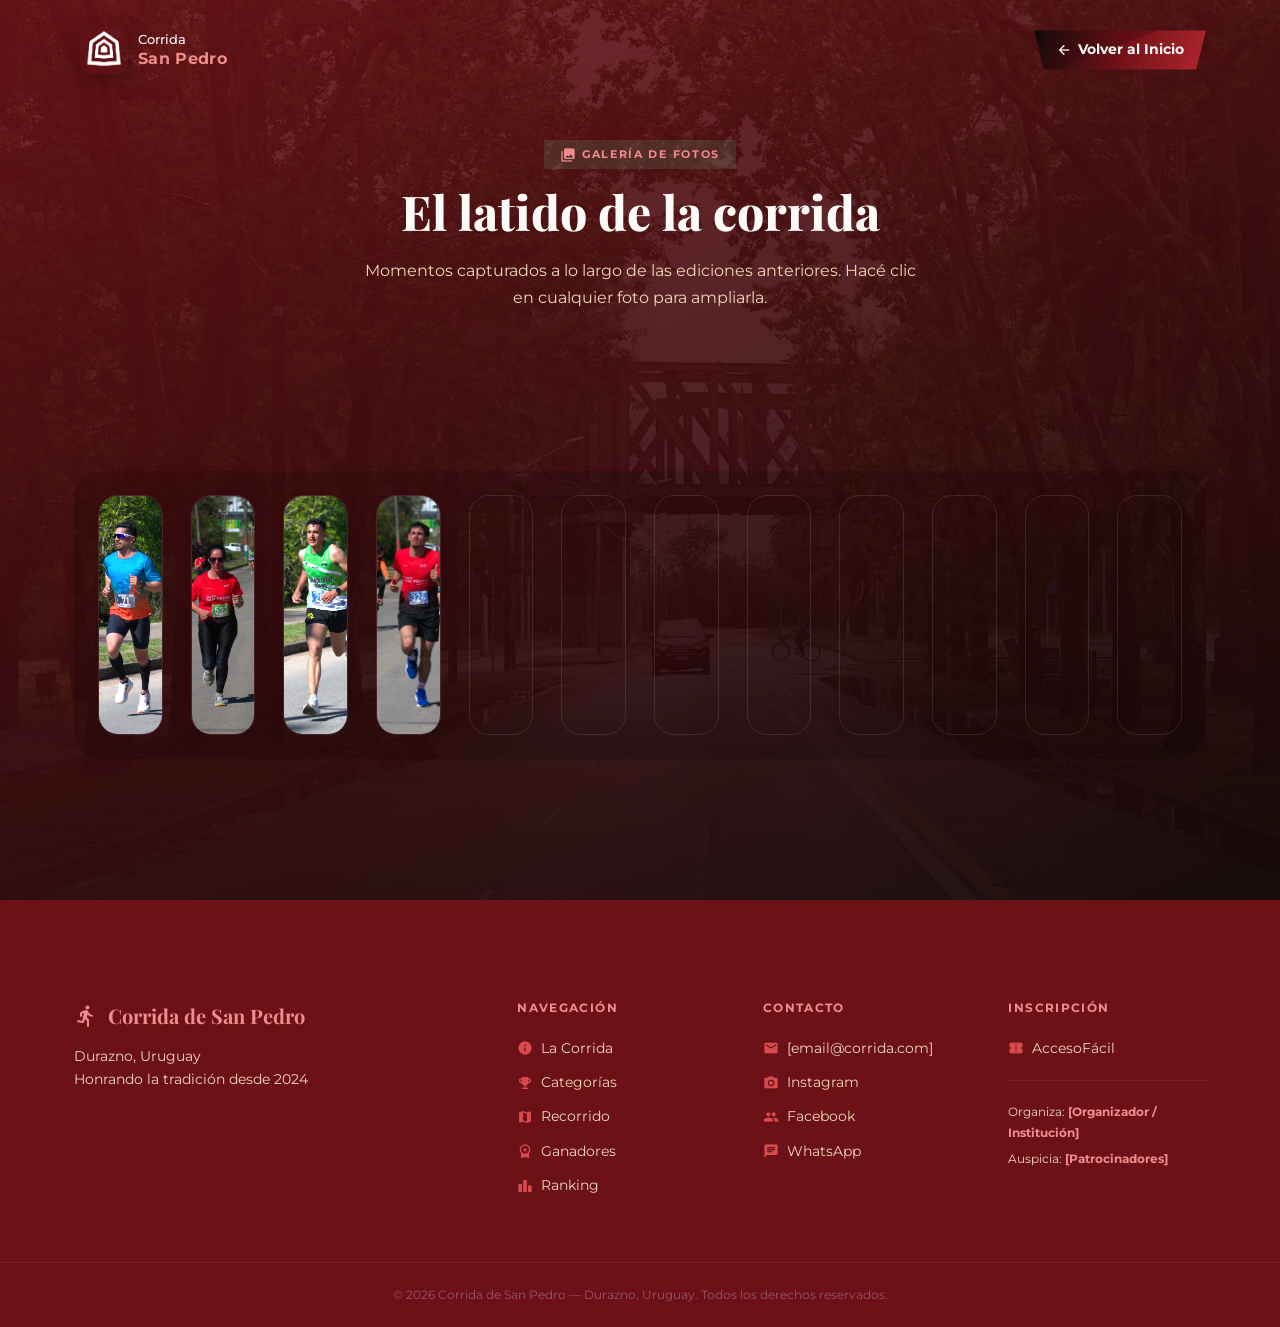
==== commit ff4341f1: "arreglos" ====
--- a/galeria.html
+++ b/galeria.html
@@ -20,7 +20,6 @@
 </head>
 <body class="section-dark">
 
-  <!-- Fondo fijo (funciona igual en Android, iPhone y desktop) -->
   <div class="page-bg-fixed" aria-hidden="true"></div>
 
 
@@ -52,8 +51,6 @@
 
   <!-- ═══════════════════════════════════════ BENTO GRID FULL ═══ -->
   <main class="gallery-page-container">
-    <!-- El grid se genera por JS desde el array GALLERY_IMAGES en app.js -->
-    <!-- Cada imagen se carga solo cuando está por entrar en pantalla (IntersectionObserver) -->
     <div class="bento-full" id="bentoFull"></div>
   </main>
 
--- a/style.css
+++ b/style.css
@@ -1,7 +1,4 @@
 /* ═══════════════════════════════════════════════════════════════
-   CORRIDA DE SAN PEDRO — style.css  v2
-   Paleta: Roble + Verde Naturaleza
-   Botones Trapecio (velocidad) · Material Icons · Bento Grid
 ═══════════════════════════════════════════════════════════════ */
 
 /* ─── TOKENS ─────────────────────────────────────────────────── */
@@ -43,7 +40,7 @@
   --transition:      0.3s cubic-bezier(0.4,0,0.2,1);
   --transition-slow: 0.6s cubic-bezier(0.4,0,0.2,1);
 
-  /* Trapezoid button skew angle */
+ 
   --trap-skew: -10deg;
 }
 
@@ -138,8 +135,6 @@
 
 /* ════════════════════════════════════════════════════════════════
    TRAPEZOID / SPEED BUTTONS
-   clip-path gives true trapezoid; inner span counters the skew
-   so text/icon stay upright.
 ════════════════════════════════════════════════════════════════ */
 .btn-trap {
   display: inline-block;
@@ -154,7 +149,7 @@
     filter var(--transition),
     transform var(--transition),
     box-shadow var(--transition);
-  /* Trapezoid via clip-path — wider at top, narrower at bottom-left */
+ 
   clip-path: polygon(0% 0%, 100% 0%, calc(100% - 14px) 100%, 14px 100%);
 }
 
@@ -1169,6 +1164,10 @@
 .route-detail-card a:hover { color: var(--nature-deep); }
 
 /* ─── WINNERS ────────────────────────────────────────────────── */
+
+.winners-table .gold td:first-child::before   { content: "🥇 "; }
+.winners-table .silver td:first-child::before { content: "🥈 "; }
+.winners-table .bronze td:first-child::before { content: "🥉 "; }
 .winners-img-banner {
     border-radius: var(--radius-xl);
     overflow: hidden;
@@ -1386,10 +1385,6 @@
 @media (max-width: 768px) {
   .section { padding: 64px 0; }
 
-  /* Los backdrop-filter fijos (navbar, floating CTA) se recalculan en
-     cada frame de scroll porque el contenido detrás cambia constantemente.
-     Bajamos el blur en mobile, donde la GPU es más débil, para suavizar
-     el scroll sin perder el efecto visual. */
   .navbar.scrolled { backdrop-filter: blur(6px); }
   .floating-cta { backdrop-filter: blur(6px); }
 
@@ -1535,7 +1530,7 @@
   z-index: 11;
   box-shadow: 0 -16px 40px rgba(0, 0, 0, 0.1);
 }
-/* Reset mobile overrides so they don't break look on mobile */
+
 @media (max-width: 768px) {
   .bento-section { margin-top: -24px; overflow: hidden; }
   #sobre { margin-top: -24px; }
@@ -1641,7 +1636,6 @@
 .lightbox-next { right: -20px; }
 .lightbox-nav[hidden] { display: none; }
 
-/* Zonas invisibles para tocar izquierda/derecha en mobile */
 .lightbox-tap-zone {
   position: absolute;
   top: 0;
@@ -1658,13 +1652,6 @@
   .lightbox-next { right: 8px; width: 44px; height: 44px; }
 }
 
-/* ─── BENTO GRID FULL (GALERIA PAGE) ─────────────────────────── */
-/* Imagen de fondo fija para la página de galería completa.
-   Reemplazá la ruta por tu imagen real en assets/.
-   Usamos un div fijo dedicado (.page-bg-fixed) en vez de
-   background-attachment: fixed en el body, porque iOS Safari no soporta
-   bien esa propiedad y la trata como "scroll". Un elemento real con
-   position: fixed funciona igual en Android, iPhone y desktop. */
 .page-bg-fixed {
   position: fixed;
   inset: 0;
@@ -1688,7 +1675,7 @@
   gap: 28px;
   padding: 24px;
   border-radius: var(--radius-xl);
-  background: rgba(0,0,0,0.15); /* marco sutil para que el fondo se note detrás de la grilla */
+  background: rgba(0,0,0,0.15); 
 }
 .bento-full-item {
   position: relative;
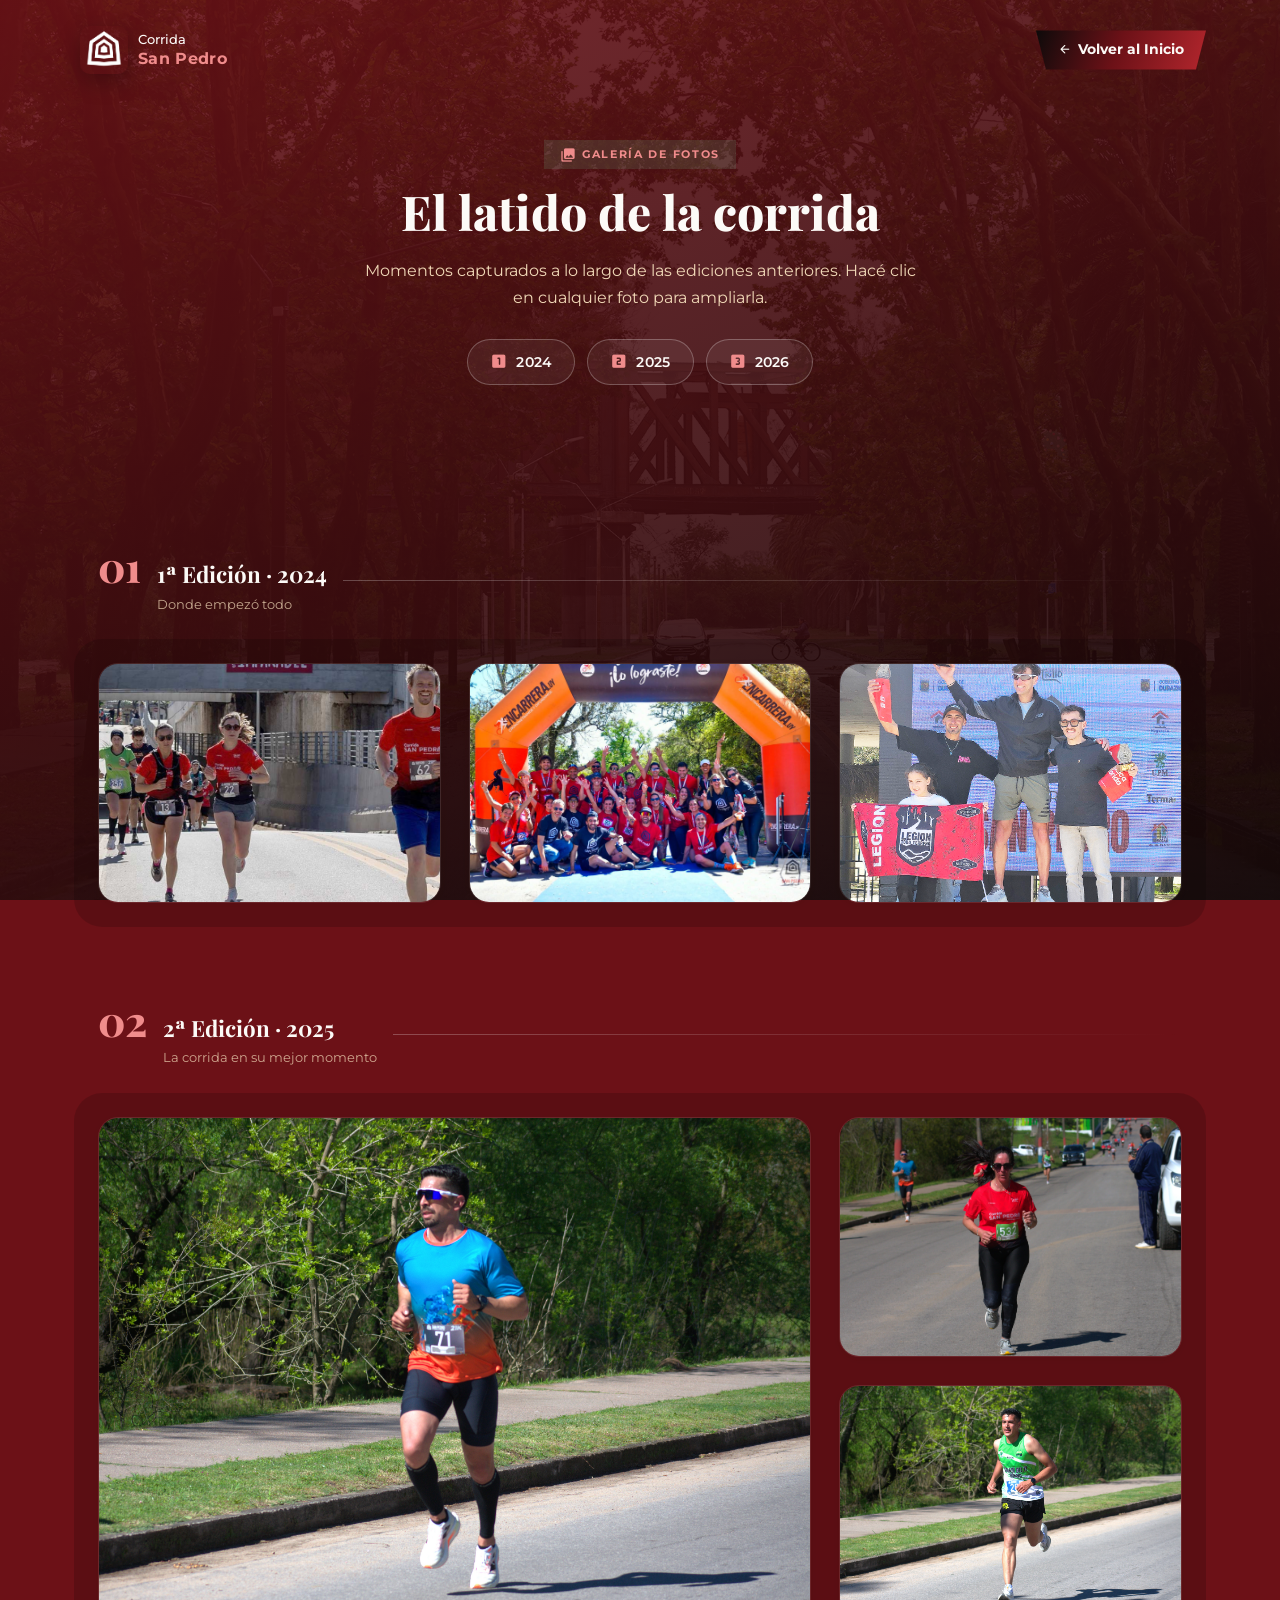
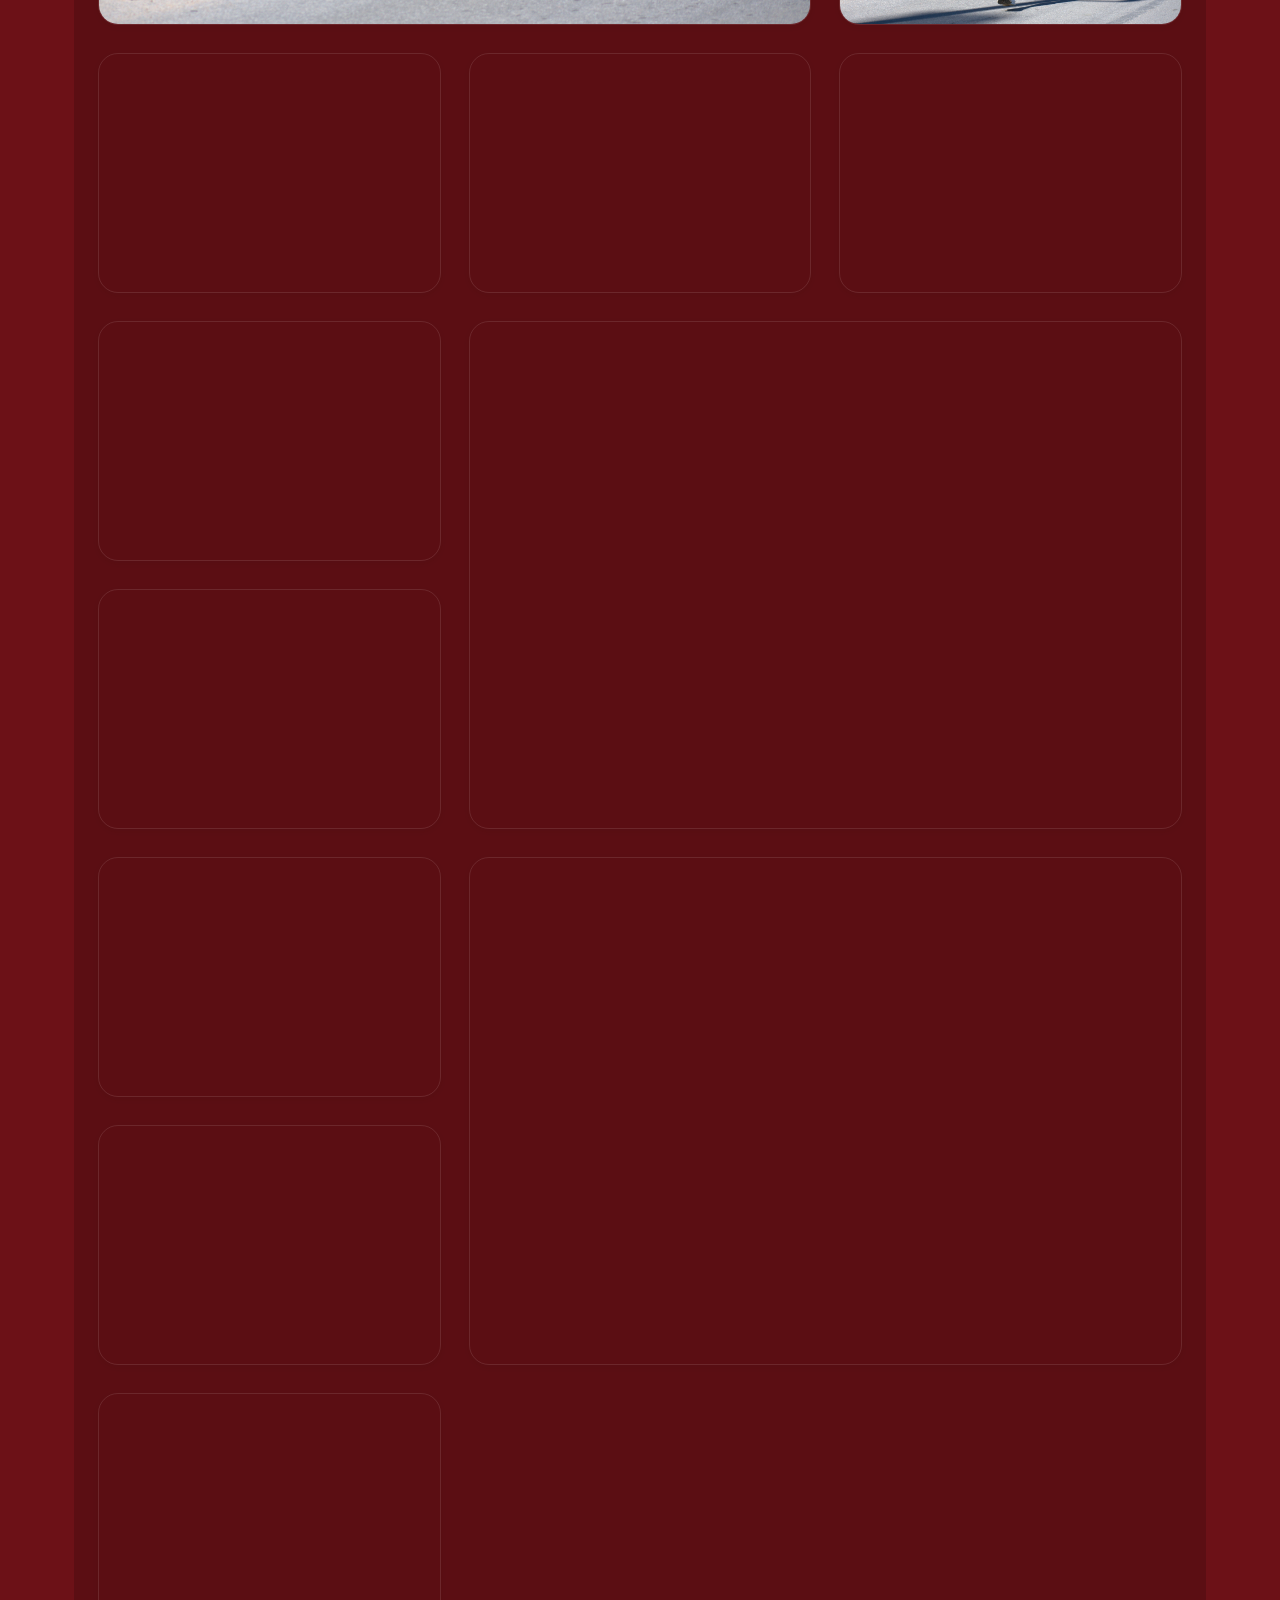
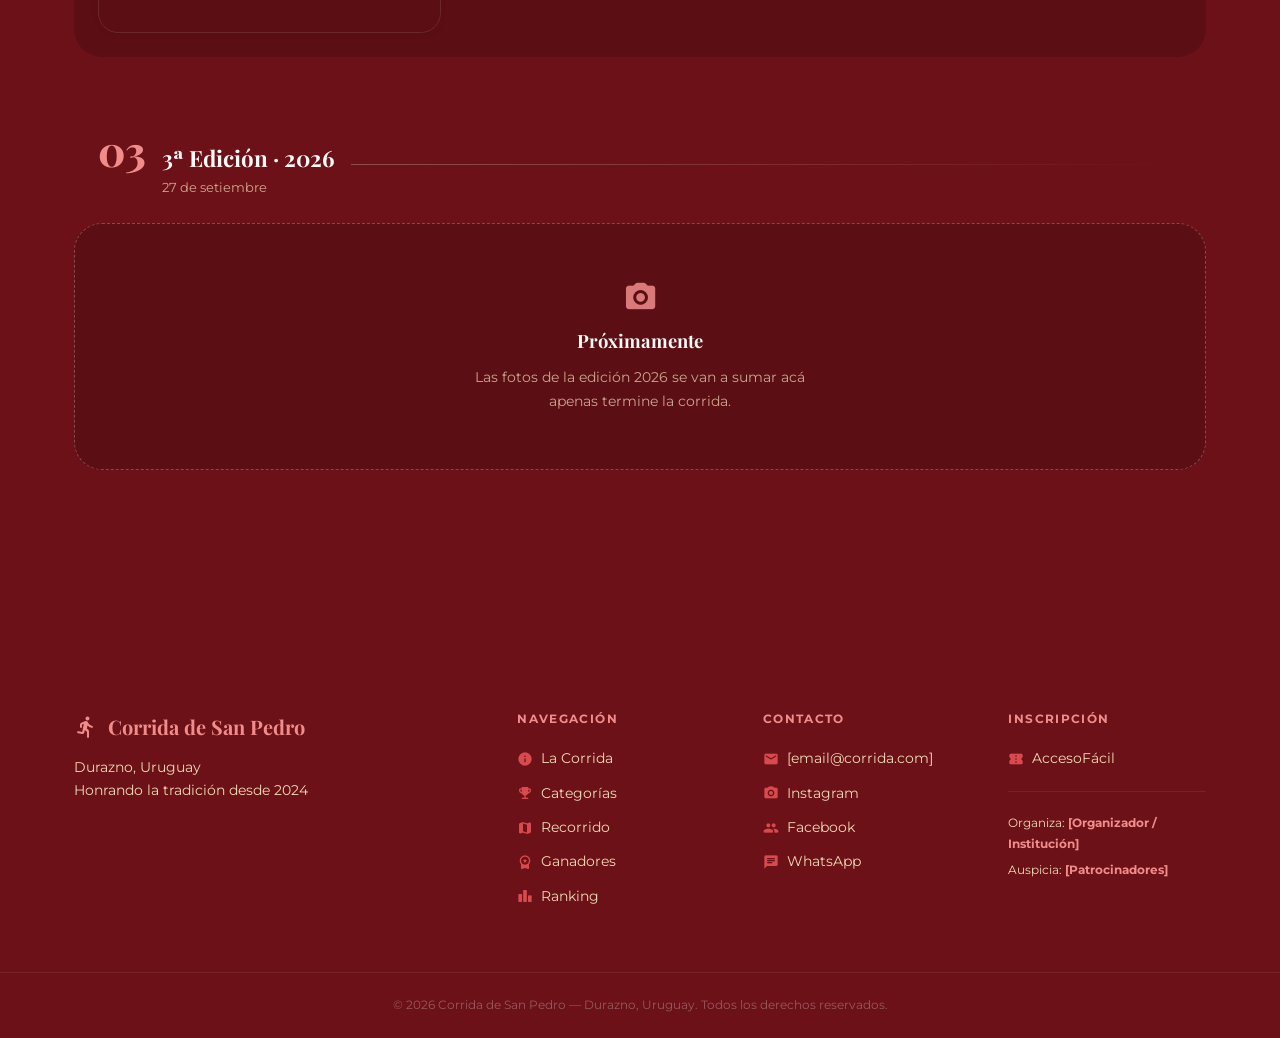
==== commit b49870c9: "galeria 50" ====
--- a/galeria.html
+++ b/galeria.html
@@ -30,7 +30,7 @@
         <img src="assets/logo.png" alt="Trillo Eventos" loading="lazy" decoding="async" />
         <span class="nav-logo-text">Corrida<br><strong>San Pedro</strong></span>
       </a>
-      <a href="index.html" class="nav-cta" id="navBackHome">
+      <a href="index.html"  id="navBackHome">
         <span class="material-icons-round">arrow_back</span>
         <span>Volver al Inicio</span>
       </a>
@@ -38,7 +38,7 @@
   </nav>
 
   <!-- ═══════════════════════════════════════ HEADER ═══ -->
-  <header style="padding: 140px 24px 40px; text-align: center;">
+  <header class="gallery-header">
     <div class="container">
       <span class="section-tag">
         <span class="material-icons-round">photo_library</span>
@@ -46,12 +46,67 @@
       </span>
       <h1 class="section-title">El latido de la corrida</h1>
       <p class="section-subtitle">Momentos capturados a lo largo de las ediciones anteriores. Hacé clic en cualquier foto para ampliarla.</p>
+
+      <nav class="edition-jump-nav" aria-label="Ir a edición">
+        <a href="#ed2024" class="edition-jump-btn">
+          <span class="material-icons-round">looks_one</span> 2024
+        </a>
+        <a href="#ed2025" class="edition-jump-btn">
+          <span class="material-icons-round">looks_two</span> 2025
+        </a>
+        <a href="#ed2026" class="edition-jump-btn">
+          <span class="material-icons-round">looks_3</span> 2026
+        </a>
+      </nav>
     </div>
   </header>
 
-  <!-- ═══════════════════════════════════════ BENTO GRID FULL ═══ -->
+  <!-- ═══════════════════════════════════════ BENTO GRID POR EDICIÓN ═══ -->
   <main class="gallery-page-container">
-    <div class="bento-full" id="bentoFull"></div>
+
+    <!-- 2024 -->
+    <section class="edition-block" id="ed2024">
+      <div class="edition-header">
+        <span class="edition-number">01</span>
+        <div class="edition-info">
+          <span class="edition-title">1ª Edición · 2024</span>
+          <span class="edition-sub">Donde empezó todo</span>
+        </div>
+        <span class="edition-divider" aria-hidden="true"></span>
+      </div>
+      <div class="bento-full" id="bentoFull2024"></div>
+    </section>
+
+    <!-- 2025 -->
+    <section class="edition-block" id="ed2025">
+      <div class="edition-header">
+        <span class="edition-number">02</span>
+        <div class="edition-info">
+          <span class="edition-title">2ª Edición · 2025</span>
+          <span class="edition-sub">La corrida en su mejor momento</span>
+        </div>
+        <span class="edition-divider" aria-hidden="true"></span>
+      </div>
+      <div class="bento-full" id="bentoFull2025"></div>
+    </section>
+
+    <!-- 2026 -->
+    <section class="edition-block" id="ed2026">
+      <div class="edition-header">
+        <span class="edition-number">03</span>
+        <div class="edition-info">
+          <span class="edition-title">3ª Edición · 2026</span>
+          <span class="edition-sub">27 de setiembre</span>
+        </div>
+        <span class="edition-divider" aria-hidden="true"></span>
+      </div>
+      <div class="edition-soon">
+        <span class="material-icons-round">photo_camera</span>
+        <strong>Próximamente</strong>
+        <span>Las fotos de la edición 2026 se van a sumar acá apenas termine la corrida.</span>
+      </div>
+    </section>
+
   </main>
 
   <!-- ═══════════════════════════════════════ FOOTER ═══ -->
--- a/style.css
+++ b/style.css
@@ -125,6 +125,38 @@
 .section-dark .section-subtitle,
 .section-oak  .section-subtitle { color: var(--oak-pale); }
 
+/* ─── EDITION JUMP NAV (galería) ─────────────────────────────── */
+.edition-jump-nav {
+  display: flex;
+  flex-wrap: wrap;
+  justify-content: center;
+  gap: 12px;
+  margin-top: 28px;
+}
+.edition-jump-btn {
+  display: inline-flex;
+  align-items: center;
+  gap: 8px;
+  padding: 10px 22px;
+  border-radius: 999px;
+  border: 1px solid rgba(255,255,255,0.25);
+  background: rgba(255,255,255,0.06);
+  color: var(--white);
+  font-size: 0.9rem;
+  font-weight: 600;
+  letter-spacing: 0.02em;
+  text-decoration: none;
+  transition: background var(--transition), border-color var(--transition), transform var(--transition);
+}
+.edition-jump-btn .material-icons-round { font-size: 1.1rem; color: var(--nature-light); }
+.edition-jump-btn:hover,
+.edition-jump-btn:focus-visible {
+  background: rgba(255,255,255,0.14);
+  border-color: var(--nature-light);
+  transform: translateY(-2px);
+}
+.edition-jump-btn:active { transform: translateY(0); }
+
 /* ─── SCROLL REVEAL ──────────────────────────────────────────── */
 .reveal {
   opacity: 0;
@@ -263,6 +295,22 @@
 /* ── Navbar CTA ── */
 .nav-cta {
   display: inline-flex;
+  align-items: center;
+  gap: 6px;
+  font-size: 0.85rem;
+  font-weight: 700;
+  color: var(--white);
+  background: linear-gradient(110deg, #0d0a0a 0%, var(--nature-deep) 48%, var(--nature-green) 100%);
+  padding: 8px 22px;
+  clip-path: polygon(0% 0%, 100% 0%, calc(100% - 10px) 100%, 10px 100%);
+  transition: filter var(--transition), transform var(--transition), box-shadow var(--transition);
+  margin-left: 8px;
+  box-shadow: 0 10px 24px rgba(0,0,0,0.35);
+  position: relative;
+  overflow: hidden;
+}
+#navBackHome {
+   display: inline-flex;
   align-items: center;
   gap: 6px;
   font-size: 0.85rem;
@@ -1672,10 +1720,77 @@
   display: grid;
   grid-template-columns: repeat(12, 1fr);
   grid-auto-rows: 240px;
+  grid-auto-flow: dense;
   gap: 28px;
   padding: 24px;
   border-radius: var(--radius-xl);
   background: rgba(0,0,0,0.15); 
+}
+
+/* ─── EDITION BLOCKS ─────────────────────────────────────────── */
+.edition-block { margin-bottom: 72px; }
+.edition-block:last-child { margin-bottom: 0; }
+
+.edition-header {
+  display: flex;
+  align-items: baseline;
+  gap: 16px;
+  margin-bottom: 24px;
+  padding: 0 24px;
+}
+.edition-header .edition-number {
+  font-family: 'Playfair Display', serif;
+  font-size: 2.6rem;
+  font-weight: 800;
+  color: var(--nature-light);
+  line-height: 1;
+}
+.edition-header .edition-info { display: flex; flex-direction: column; }
+.edition-header .edition-title {
+  font-family: 'Playfair Display', serif;
+  font-size: 1.4rem;
+  font-weight: 700;
+  color: var(--white);
+}
+.edition-header .edition-sub {
+  font-size: 0.8rem;
+  color: var(--oak-pale);
+  opacity: 0.75;
+}
+.edition-divider {
+  flex: 1;
+  height: 1px;
+  background: linear-gradient(90deg, rgba(255,255,255,0.25), transparent);
+  align-self: center;
+}
+
+.edition-soon {
+  display: flex;
+  flex-direction: column;
+  align-items: center;
+  justify-content: center;
+  gap: 10px;
+  text-align: center;
+  padding: 56px 24px;
+  border: 1px dashed rgba(255,255,255,0.25);
+  border-radius: var(--radius-xl);
+  background: rgba(0,0,0,0.15);
+}
+.edition-soon .material-icons-round {
+  font-size: 2.2rem;
+  color: var(--nature-light);
+  opacity: 0.85;
+}
+.edition-soon strong {
+  font-family: 'Playfair Display', serif;
+  font-size: 1.15rem;
+  color: var(--white);
+}
+.edition-soon span {
+  font-size: 0.85rem;
+  color: var(--oak-pale);
+  opacity: 0.75;
+  max-width: 360px;
 }
 .bento-full-item {
   position: relative;
@@ -1720,15 +1835,92 @@
 .bento-w1 { grid-column: span 4; }
 .bento-h2 { grid-row: span 2; }
 
+/* ─── GALLERY HEADER ─────────────────────────────────────────── */
+.gallery-header {
+  padding: 140px 24px 40px;
+  text-align: center;
+}
+
+/* ═══════════════════════════════════════════════════════════════
+   GALERÍA — MEDIA QUERIES MOBILE-FIRST
+   Breakpoints: 1024 (tablet) · 768 (tablet chica / phablet)
+   · 600 · 480 · 414 · 390 · 360 · 320 (celulares, de más grande a más chico)
+═══════════════════════════════════════════════════════════════ */
+
 @media (max-width: 1024px) {
+  .gallery-page-container { padding: 110px 20px 64px; }
   .bento-full { grid-auto-rows: 200px; gap: 12px; }
   .bento-w2 { grid-column: span 6; }
   .bento-w3 { grid-column: span 12; }
   .bento-w1 { grid-column: span 6; }
 }
+
+@media (max-width: 768px) {
+  .gallery-header { padding: 120px 20px 32px; }
+  .gallery-page-container { padding: 96px 16px 56px; }
+  .edition-jump-nav { gap: 10px; margin-top: 22px; }
+  .edition-jump-btn { padding: 9px 18px; font-size: 0.85rem; }
+  .edition-block { margin-bottom: 56px; }
+}
+
 @media (max-width: 600px) {
-  .bento-full { display: flex; flex-direction: column; gap: 12px; }
+  .bento-full { display: flex; flex-direction: column; gap: 12px; padding: 16px; }
   .bento-full-item { aspect-ratio: 16/10; }
+  .edition-header { padding: 0 4px; }
+  .edition-header .edition-number { font-size: 2rem; }
+  .edition-header .edition-title { font-size: 1.1rem; }
+  .edition-divider { display: none; }
+  .edition-soon { padding: 40px 18px; }
+}
+
+@media (max-width: 480px) {
+  .gallery-header { padding: 110px 16px 28px; }
+  .gallery-page-container { padding: 88px 12px 48px; }
+  .section-subtitle { font-size: 0.9rem; }
+
+  .edition-jump-nav { gap: 8px; margin-top: 18px; }
+  .edition-jump-btn { padding: 8px 16px; font-size: 0.8rem; gap: 6px; }
+  .edition-jump-btn .material-icons-round { font-size: 1rem; }
+
+  .edition-block { margin-bottom: 44px; }
+  .edition-header { gap: 12px; margin-bottom: 16px; }
+  .edition-header .edition-number { font-size: 1.7rem; }
+  .edition-header .edition-title { font-size: 1rem; }
+  .edition-header .edition-sub { font-size: 0.72rem; }
+
+  .bento-full { gap: 10px; padding: 12px; border-radius: var(--radius-lg); }
+
+  .edition-soon { padding: 32px 16px; gap: 8px; }
+  .edition-soon .material-icons-round { font-size: 1.8rem; }
+  .edition-soon strong { font-size: 1rem; }
+  .edition-soon span { font-size: 0.8rem; }
+}
+
+@media (max-width: 414px) {
+  .edition-jump-nav { flex-wrap: nowrap; width: 100%; }
+  .edition-jump-btn { flex: 1; justify-content: center; padding: 8px 10px; }
+}
+
+@media (max-width: 390px) {
+  .gallery-page-container { padding: 80px 10px 40px; }
+  .edition-header .edition-number { font-size: 1.5rem; }
+  .edition-header .edition-title { font-size: 0.92rem; }
+  .bento-full { padding: 10px; gap: 8px; }
+}
+
+@media (max-width: 360px) {
+  .edition-jump-btn { font-size: 0.72rem; padding: 7px 8px; }
+  .edition-jump-btn .material-icons-round { font-size: 0.9rem; }
+  .edition-soon strong { font-size: 0.92rem; }
+  .edition-soon span { font-size: 0.75rem; }
+}
+
+@media (max-width: 320px) {
+  .gallery-page-container { padding: 72px 8px 36px; }
+  .edition-jump-nav { gap: 6px; }
+  .edition-jump-btn span:not(.material-icons-round) { font-size: 0.68rem; }
+  .edition-header .edition-number { font-size: 1.3rem; }
+  .bento-full { padding: 8px; gap: 6px; }
 }
 
 /* ─── GALLERY TEASER ─────────────────────────────────────────── */
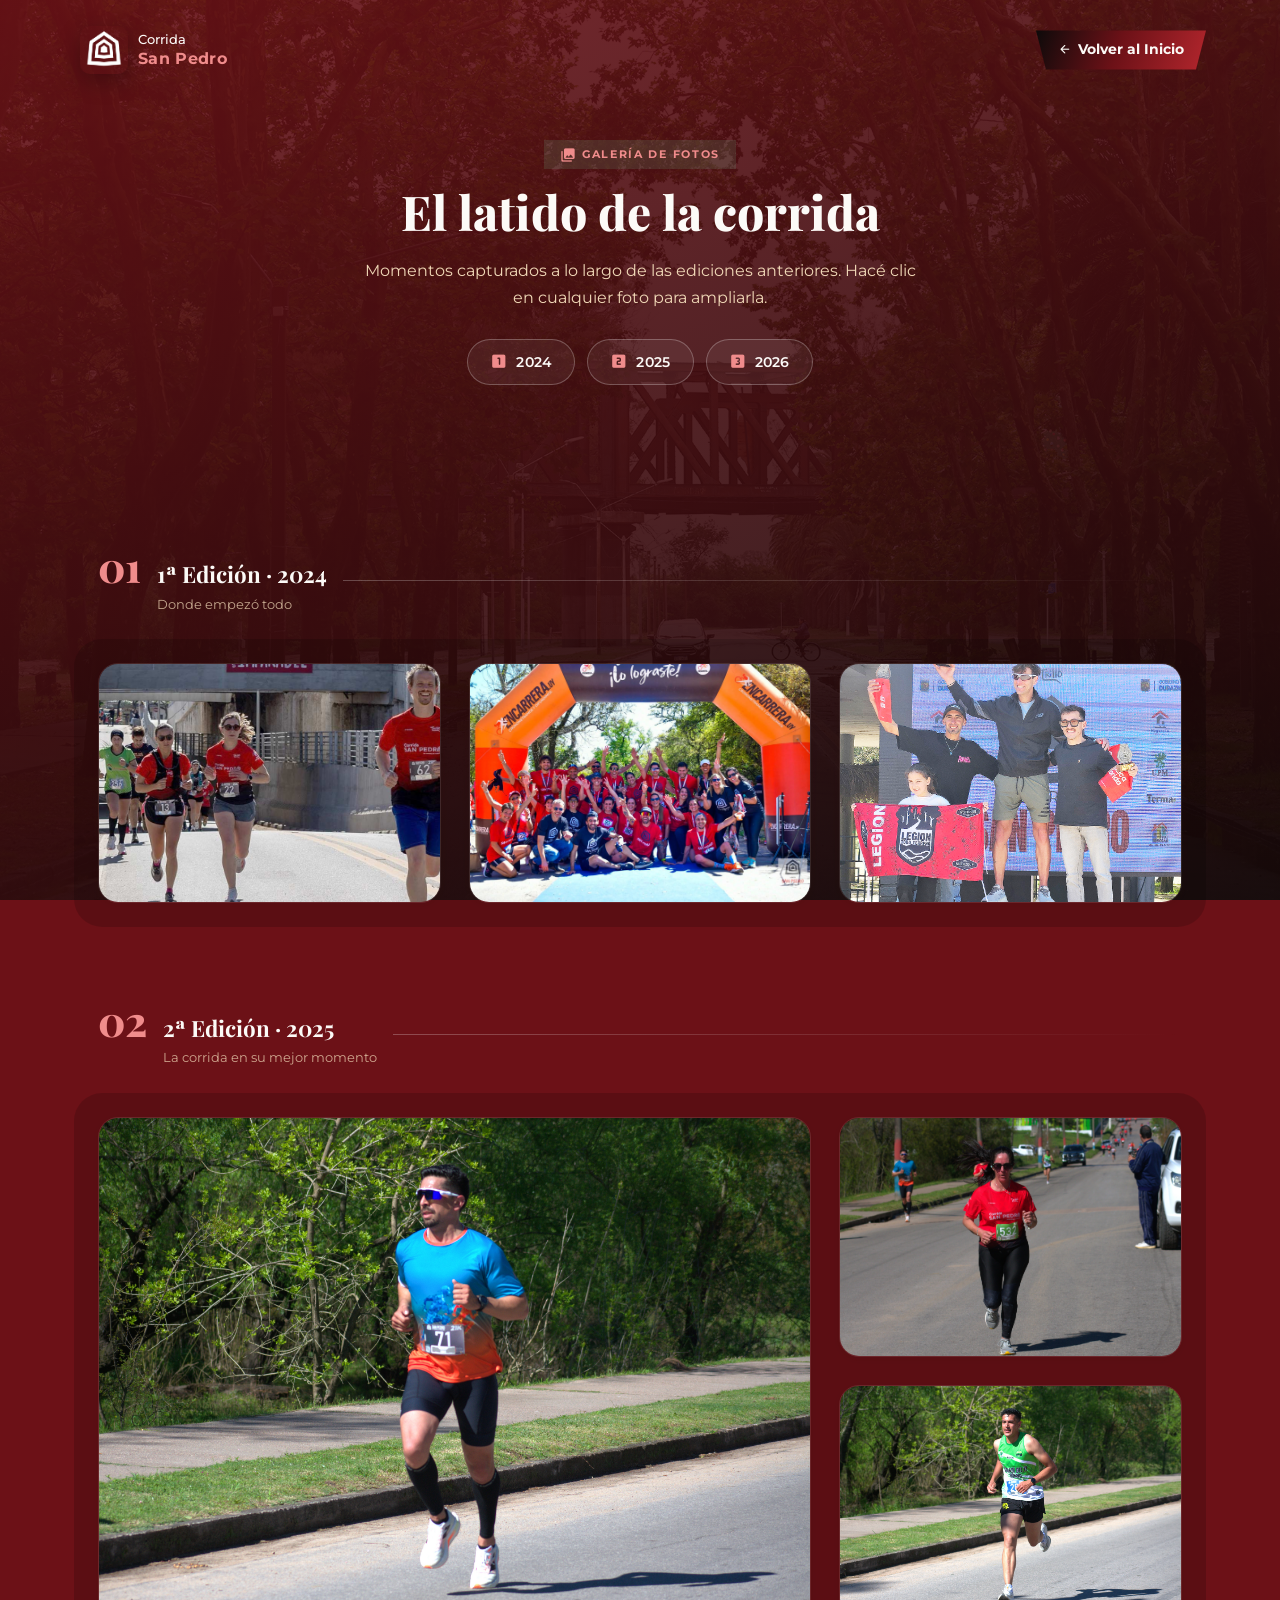
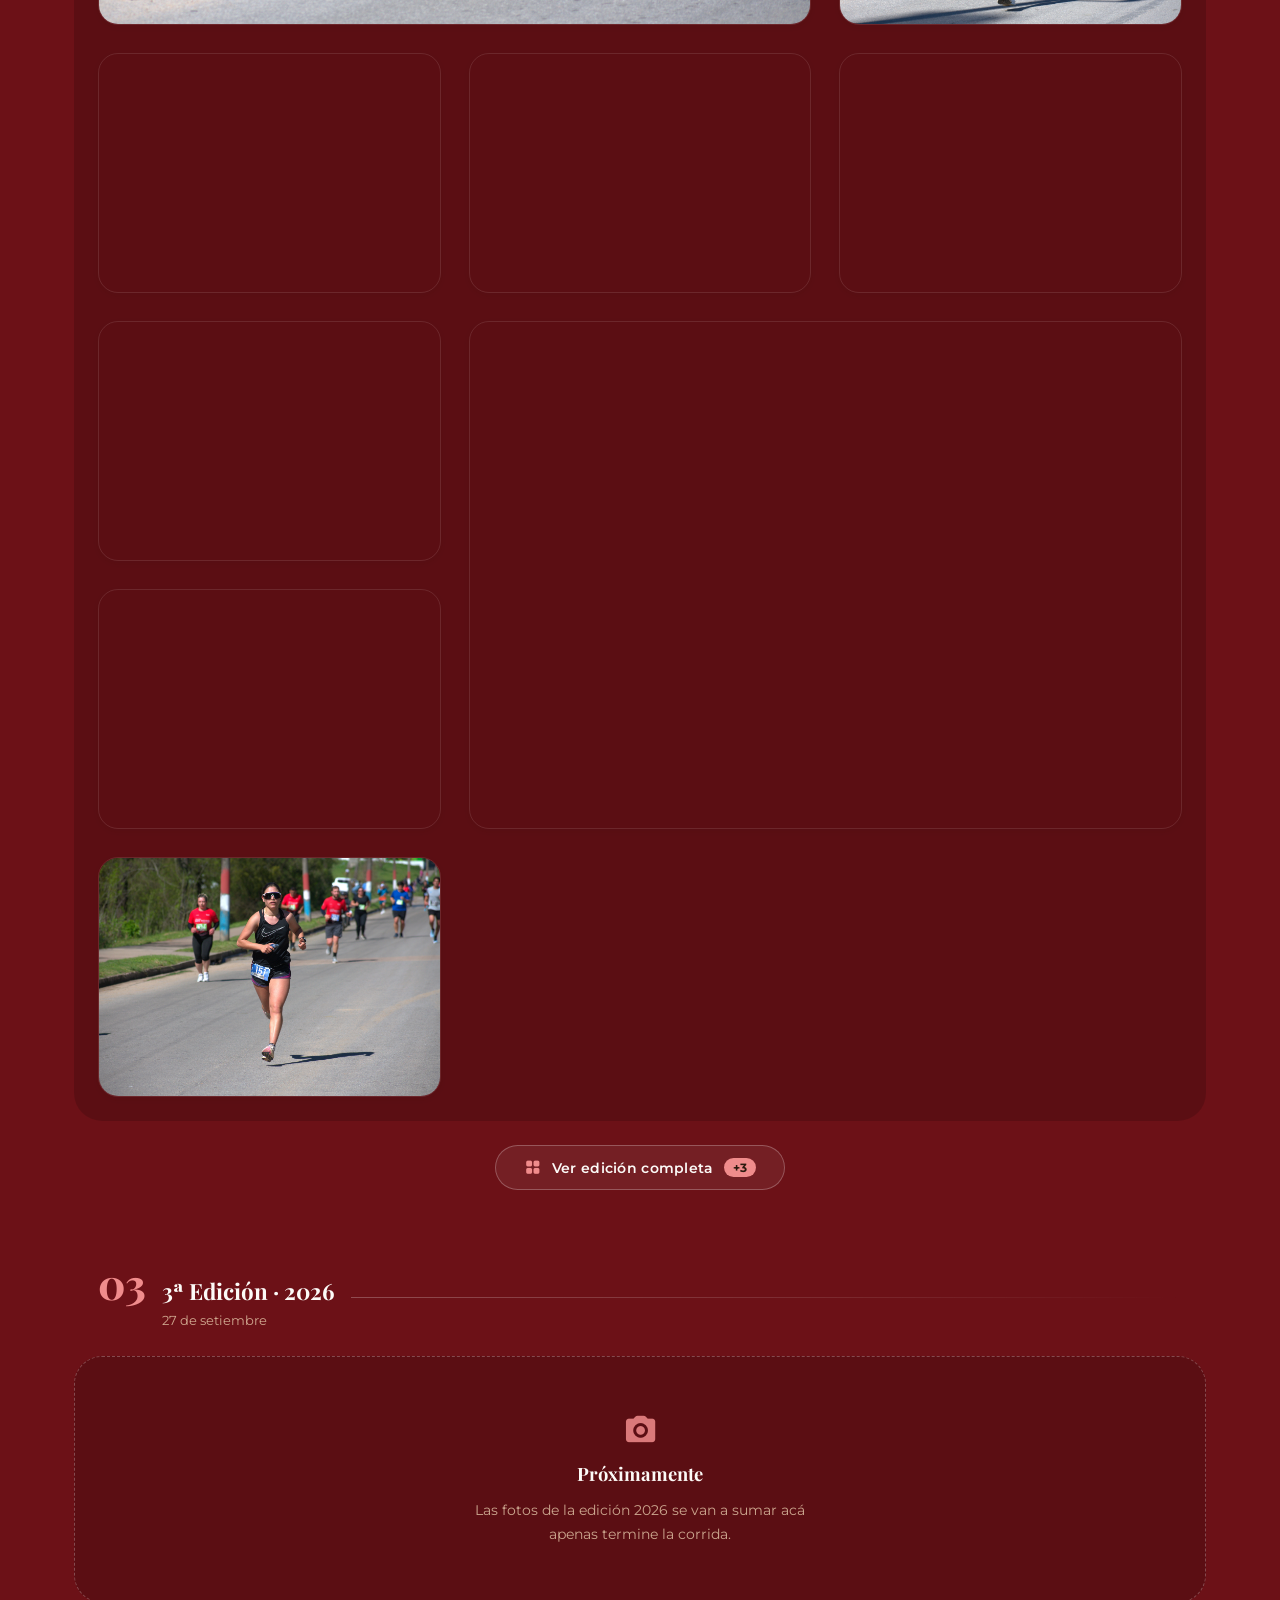
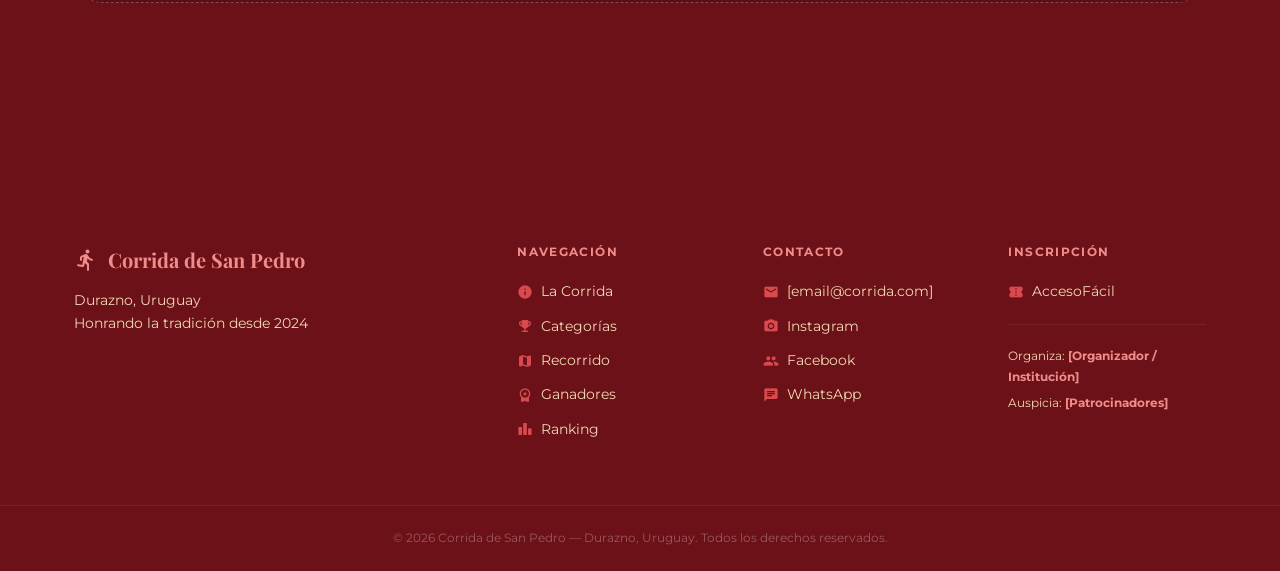
==== commit 1bf8f9ee: "firestore" ====
--- a/galeria.html
+++ b/galeria.html
@@ -100,7 +100,8 @@
         </div>
         <span class="edition-divider" aria-hidden="true"></span>
       </div>
-      <div class="edition-soon">
+      <div class="bento-full" id="bentoFull2026" hidden></div>
+      <div class="edition-soon" id="edition2026Soon">
         <span class="material-icons-round">photo_camera</span>
         <strong>Próximamente</strong>
         <span>Las fotos de la edición 2026 se van a sumar acá apenas termine la corrida.</span>
@@ -154,6 +155,7 @@
     </div>
   </footer>
 
+  <script type="module" src="gallery-firestore.js"></script>
   <script src="app.js"></script>
 </body>
 </html>
--- a/style.css
+++ b/style.css
@@ -828,6 +828,12 @@
 .bento-item:nth-child(3) { grid-column: 10 / 13; grid-row: 1; }
 .bento-item:nth-child(4) { grid-column: 1 / 5; grid-row: 2; }
 .bento-wide-bottom { grid-column: 5 / 8; grid-row: 2; }
+
+.bento-cta-wrap {
+  display: flex;
+  justify-content: center;
+  padding: 28px 0 36px;
+}
 
 /* Mobile Carousel */
 .carousel-wrap {
@@ -1503,6 +1509,7 @@
 
   /* Bento → Carousel on mobile */
   .bento-grid    { display: none; }
+  .bento-cta-wrap { display: none; }
   .carousel-wrap { display: block; }
   .remera-grid { grid-template-columns: 1fr; gap: 20px; }
 
@@ -1727,6 +1734,8 @@
   background: rgba(0,0,0,0.15); 
 }
 
+.bento-full[hidden] { display: none; }
+
 /* ─── EDITION BLOCKS ─────────────────────────────────────────── */
 .edition-block { margin-bottom: 72px; }
 .edition-block:last-child { margin-bottom: 0; }
@@ -1763,6 +1772,45 @@
   background: linear-gradient(90deg, rgba(255,255,255,0.25), transparent);
   align-self: center;
 }
+
+.edition-soon[hidden] { display: none; }
+
+.edition-more-btn {
+  display: flex;
+  align-items: center;
+  justify-content: center;
+  gap: 10px;
+  width: fit-content;
+  margin: 24px auto 0;
+  padding: 12px 28px;
+  border-radius: 999px;
+  border: 1px solid rgba(255,255,255,0.25);
+  background: rgba(255,255,255,0.06);
+  color: var(--white);
+  font-family: 'Montserrat', sans-serif;
+  font-size: 0.9rem;
+  font-weight: 600;
+  letter-spacing: 0.02em;
+  cursor: pointer;
+  transition: background var(--transition), border-color var(--transition), transform var(--transition);
+}
+.edition-more-btn .material-icons-round { font-size: 1.1rem; color: var(--nature-light); }
+.edition-more-btn .edition-more-count {
+  font-size: 0.75rem;
+  padding: 2px 9px;
+  border-radius: 999px;
+  background: var(--nature-light);
+  color: var(--oak-dark);
+  font-weight: 700;
+}
+.edition-more-btn:hover,
+.edition-more-btn:focus-visible {
+  background: rgba(255,255,255,0.14);
+  border-color: var(--nature-light);
+  transform: translateY(-2px);
+}
+.edition-more-btn:active { transform: translateY(0); }
+.edition-more-btn[hidden] { display: none; }
 
 .edition-soon {
   display: flex;
